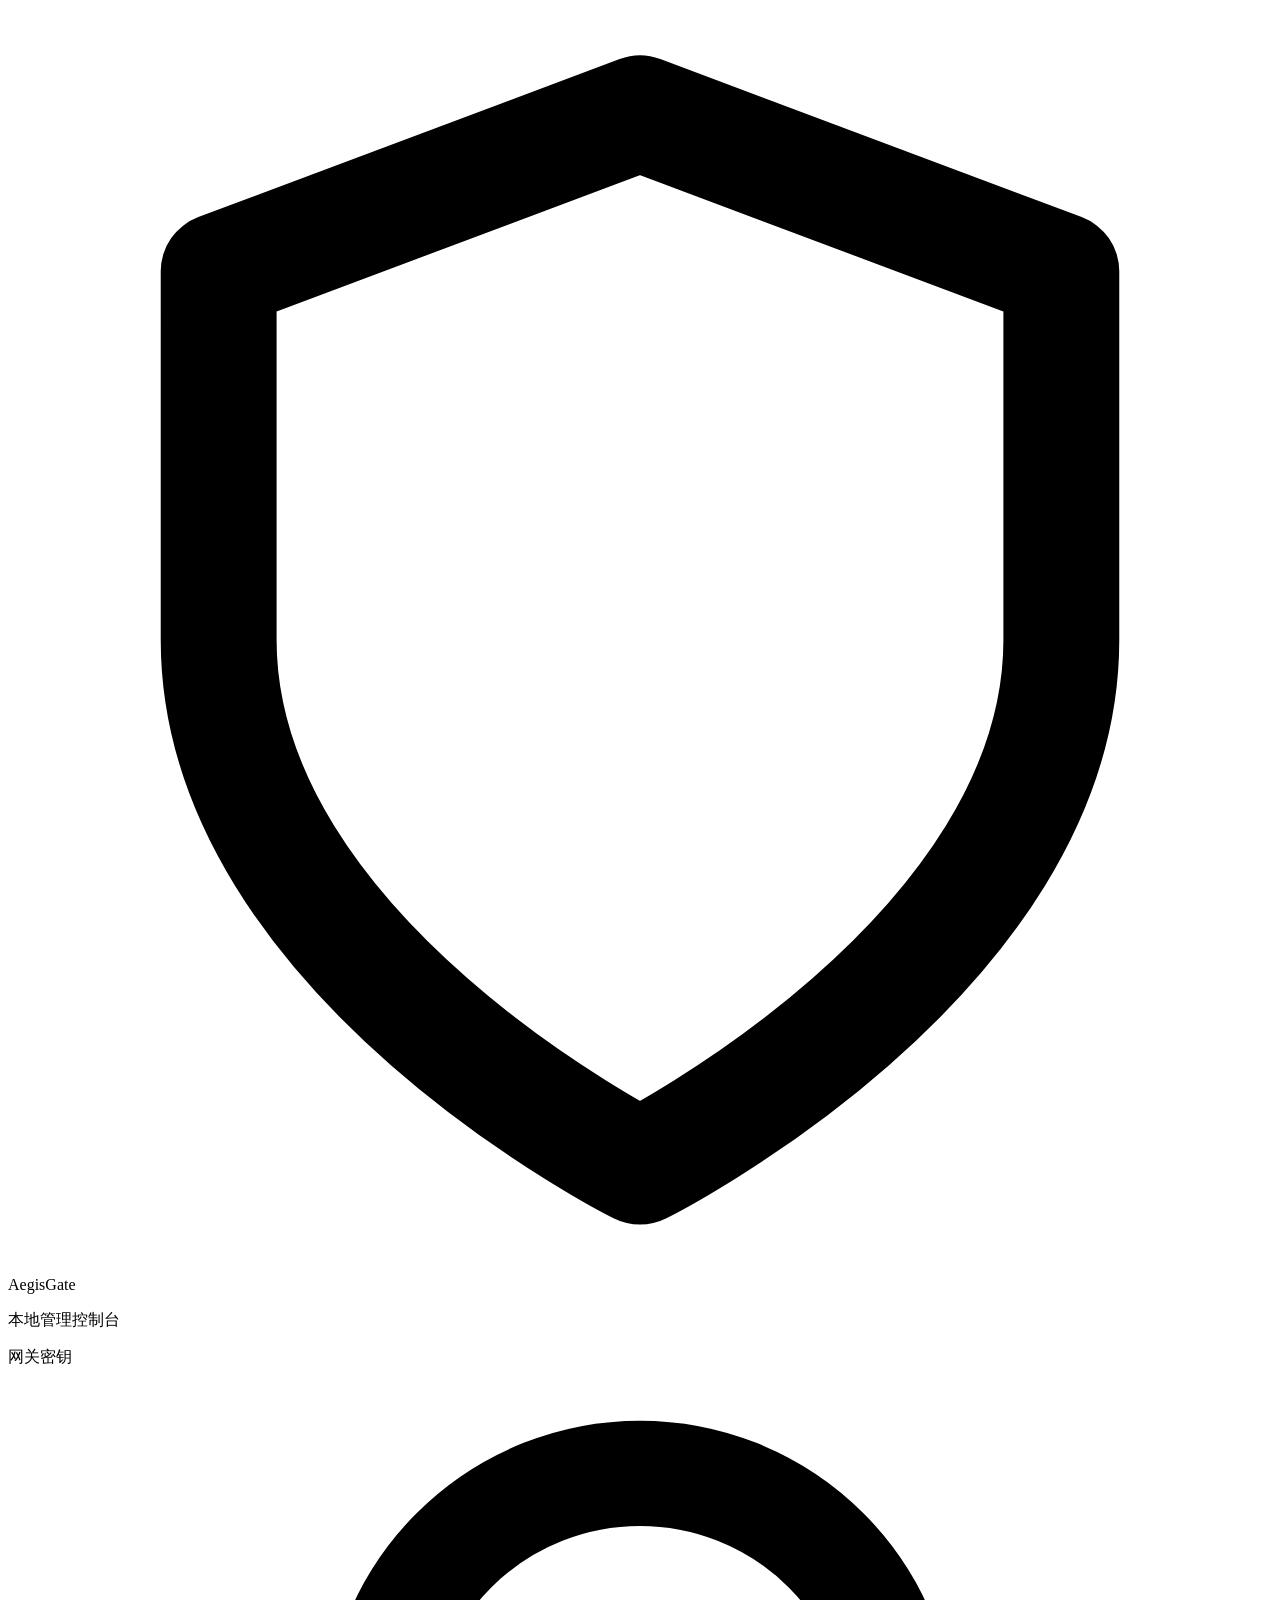
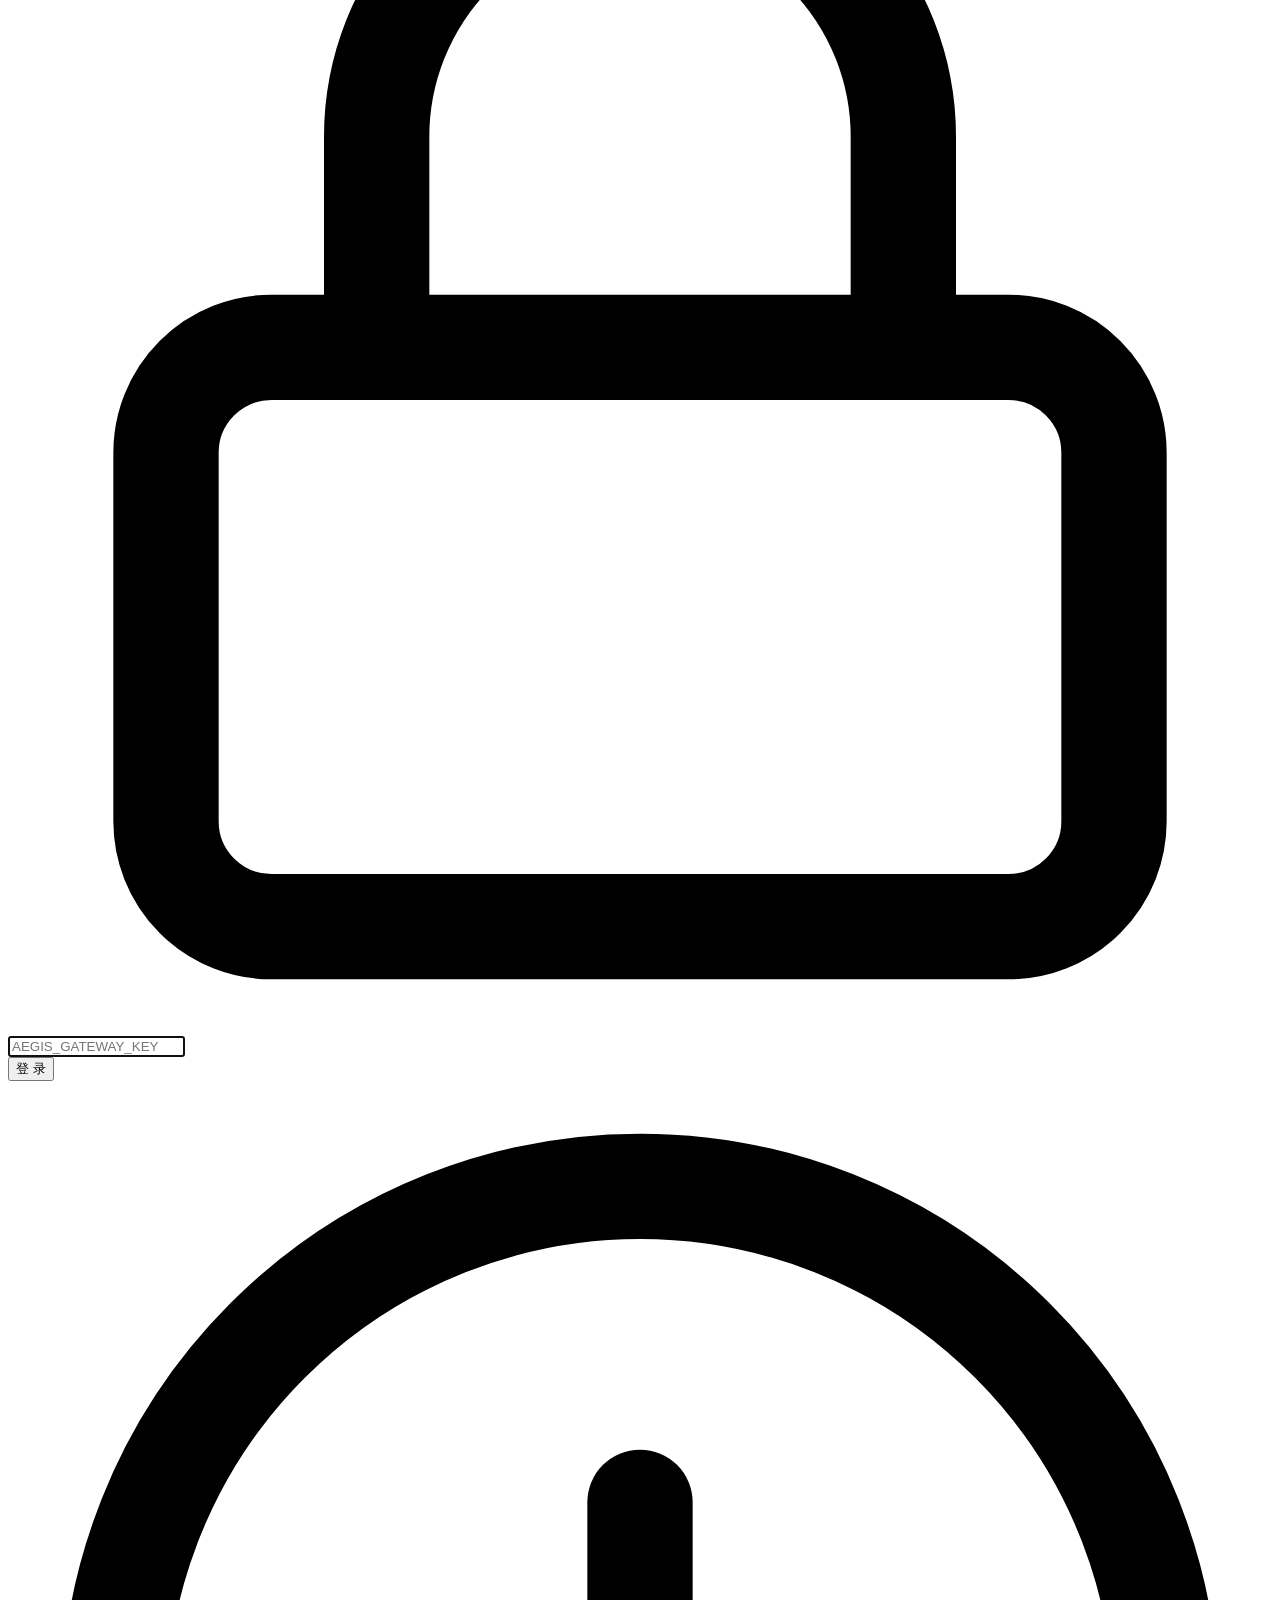
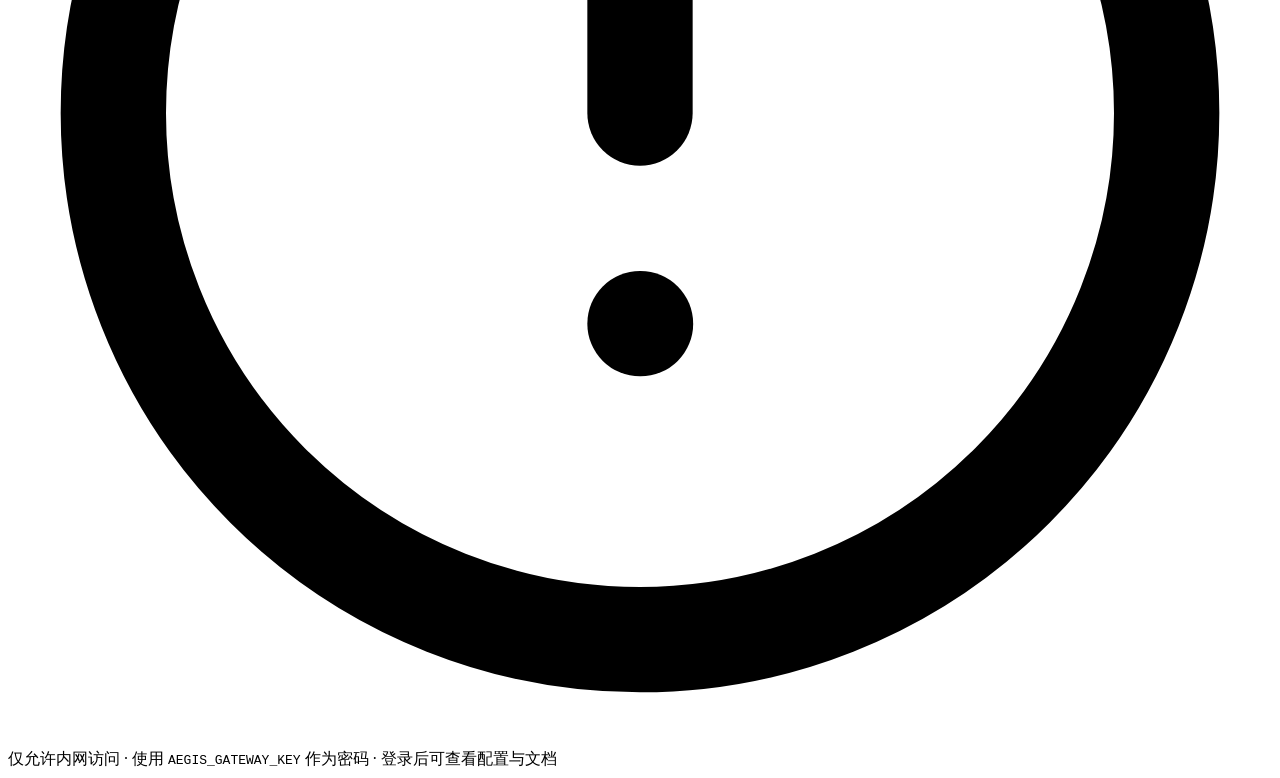
==== www/login.html @ de44572c "feat(local-ui): add local launcher and web admin UI Add a local launcher and browser-based admin UI " ====
<!doctype html>
<html lang="zh-CN">
  <head>
    <meta charset="utf-8">
    <meta name="viewport" content="width=device-width, initial-scale=1">
    <title>AegisGate — 管理登录</title>
    <link rel="stylesheet" href="/__ui__/assets/app.css">
  </head>
  <body class="login-page">
    <main class="login-shell">
      <section class="login-card">
        <div class="login-logo">
          <!-- shield icon -->
          <svg viewBox="0 0 24 24" fill="none" stroke="currentColor" stroke-width="2.2" stroke-linecap="round" stroke-linejoin="round">
            <path d="M12 22s8-4 8-10V5l-8-3-8 3v7c0 6 8 10 8 10z"/>
          </svg>
        </div>
        <div class="login-brand">AegisGate</div>
        <p class="login-subtitle">本地管理控制台</p>

        <div class="login-divider"></div>

        <form id="login-form" class="login-form">
          <div>
            <label class="field-label" for="password-input">网关密钥</label>
            <div class="input-wrap">
              <svg class="input-icon" viewBox="0 0 24 24" fill="none" stroke="currentColor" stroke-width="2" stroke-linecap="round" stroke-linejoin="round">
                <rect x="3" y="11" width="18" height="11" rx="2" ry="2"/>
                <path d="M7 11V7a5 5 0 0 1 10 0v4"/>
              </svg>
              <input
                id="password-input"
                type="password"
                class="field-input"
                autocomplete="current-password"
                placeholder="AEGIS_GATEWAY_KEY"
                autofocus
              >
            </div>
          </div>
          <button type="submit" class="btn-login">登 录</button>
          <div id="login-error" class="login-error"></div>
        </form>

        <div class="login-notice">
          <svg viewBox="0 0 24 24" fill="none" stroke="currentColor" stroke-width="2" stroke-linecap="round" stroke-linejoin="round">
            <circle cx="12" cy="12" r="10"/>
            <line x1="12" y1="8" x2="12" y2="12"/>
            <line x1="12" y1="16" x2="12.01" y2="16"/>
          </svg>
          仅允许内网访问 · 使用 <code>AEGIS_GATEWAY_KEY</code> 作为密码 · 登录后可查看配置与文档
        </div>
      </section>
    </main>
    <script src="/__ui__/assets/login.js"></script>
  </body>
</html>
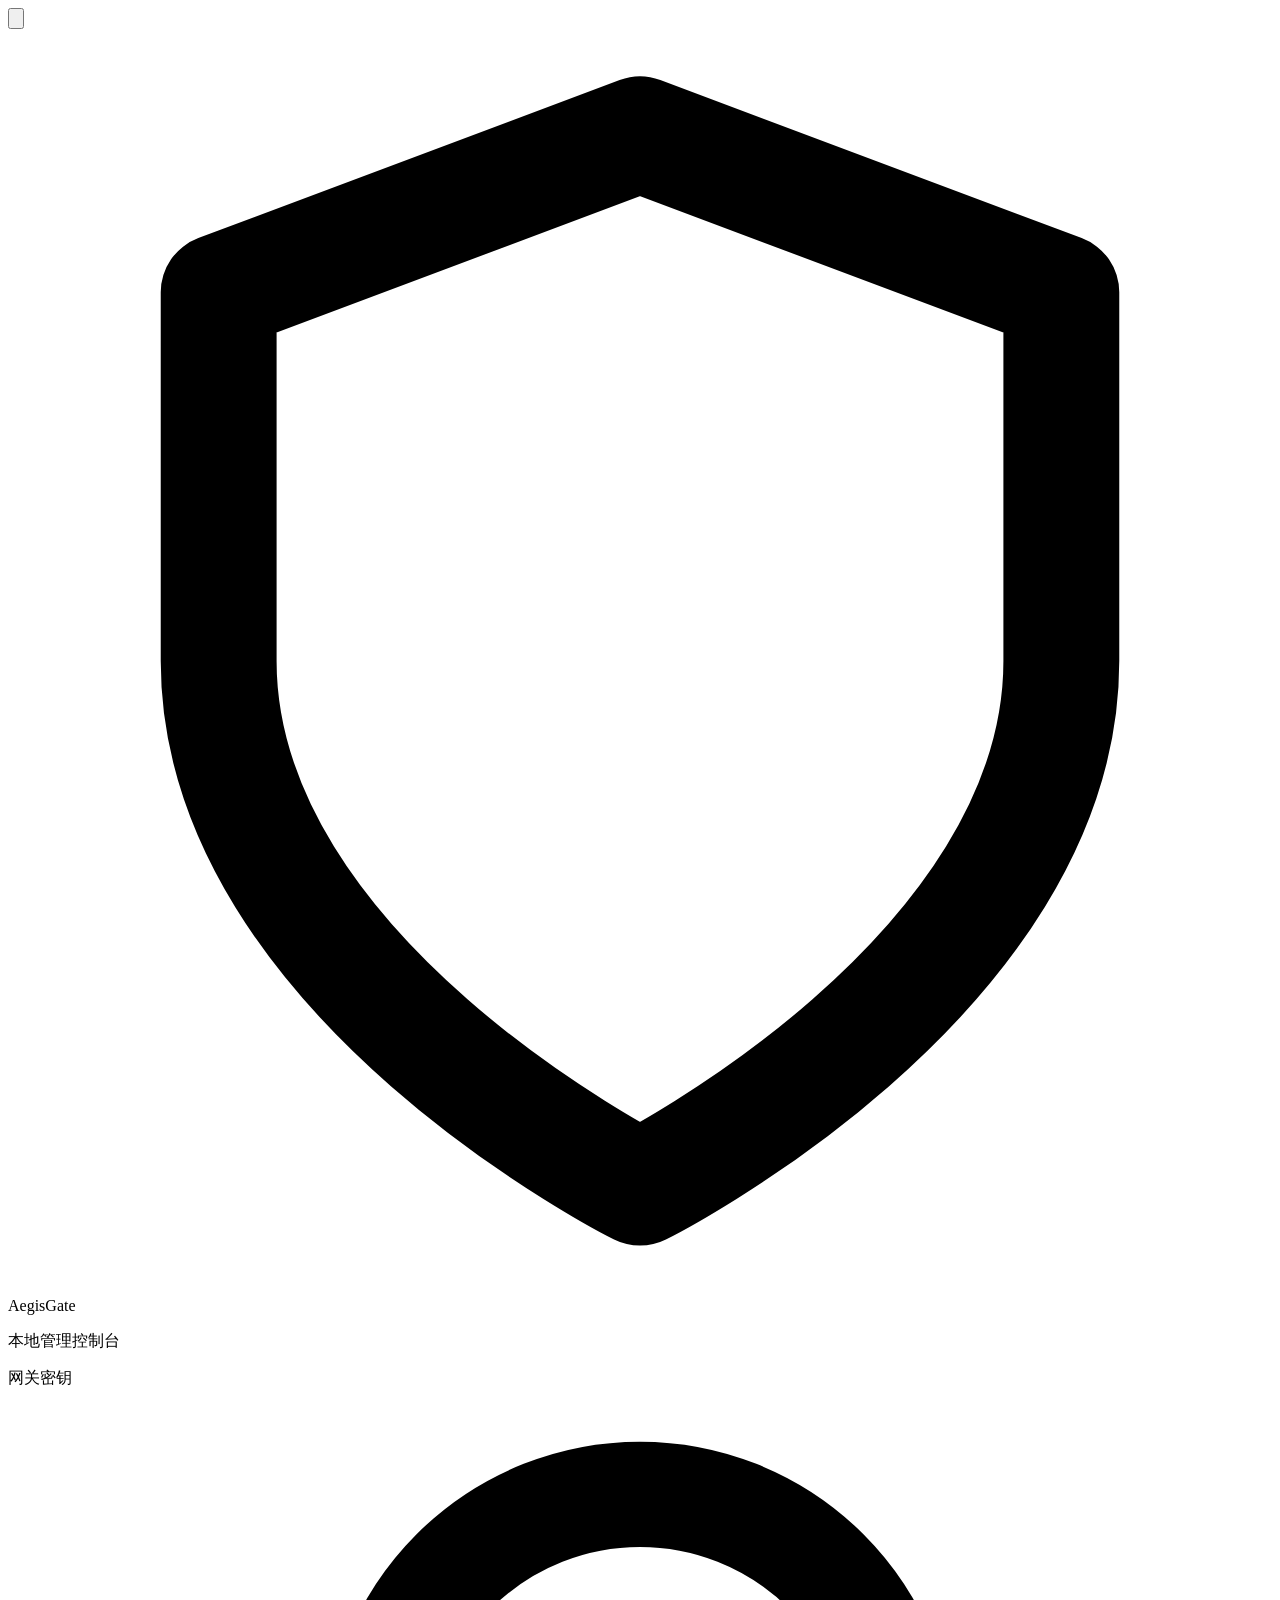
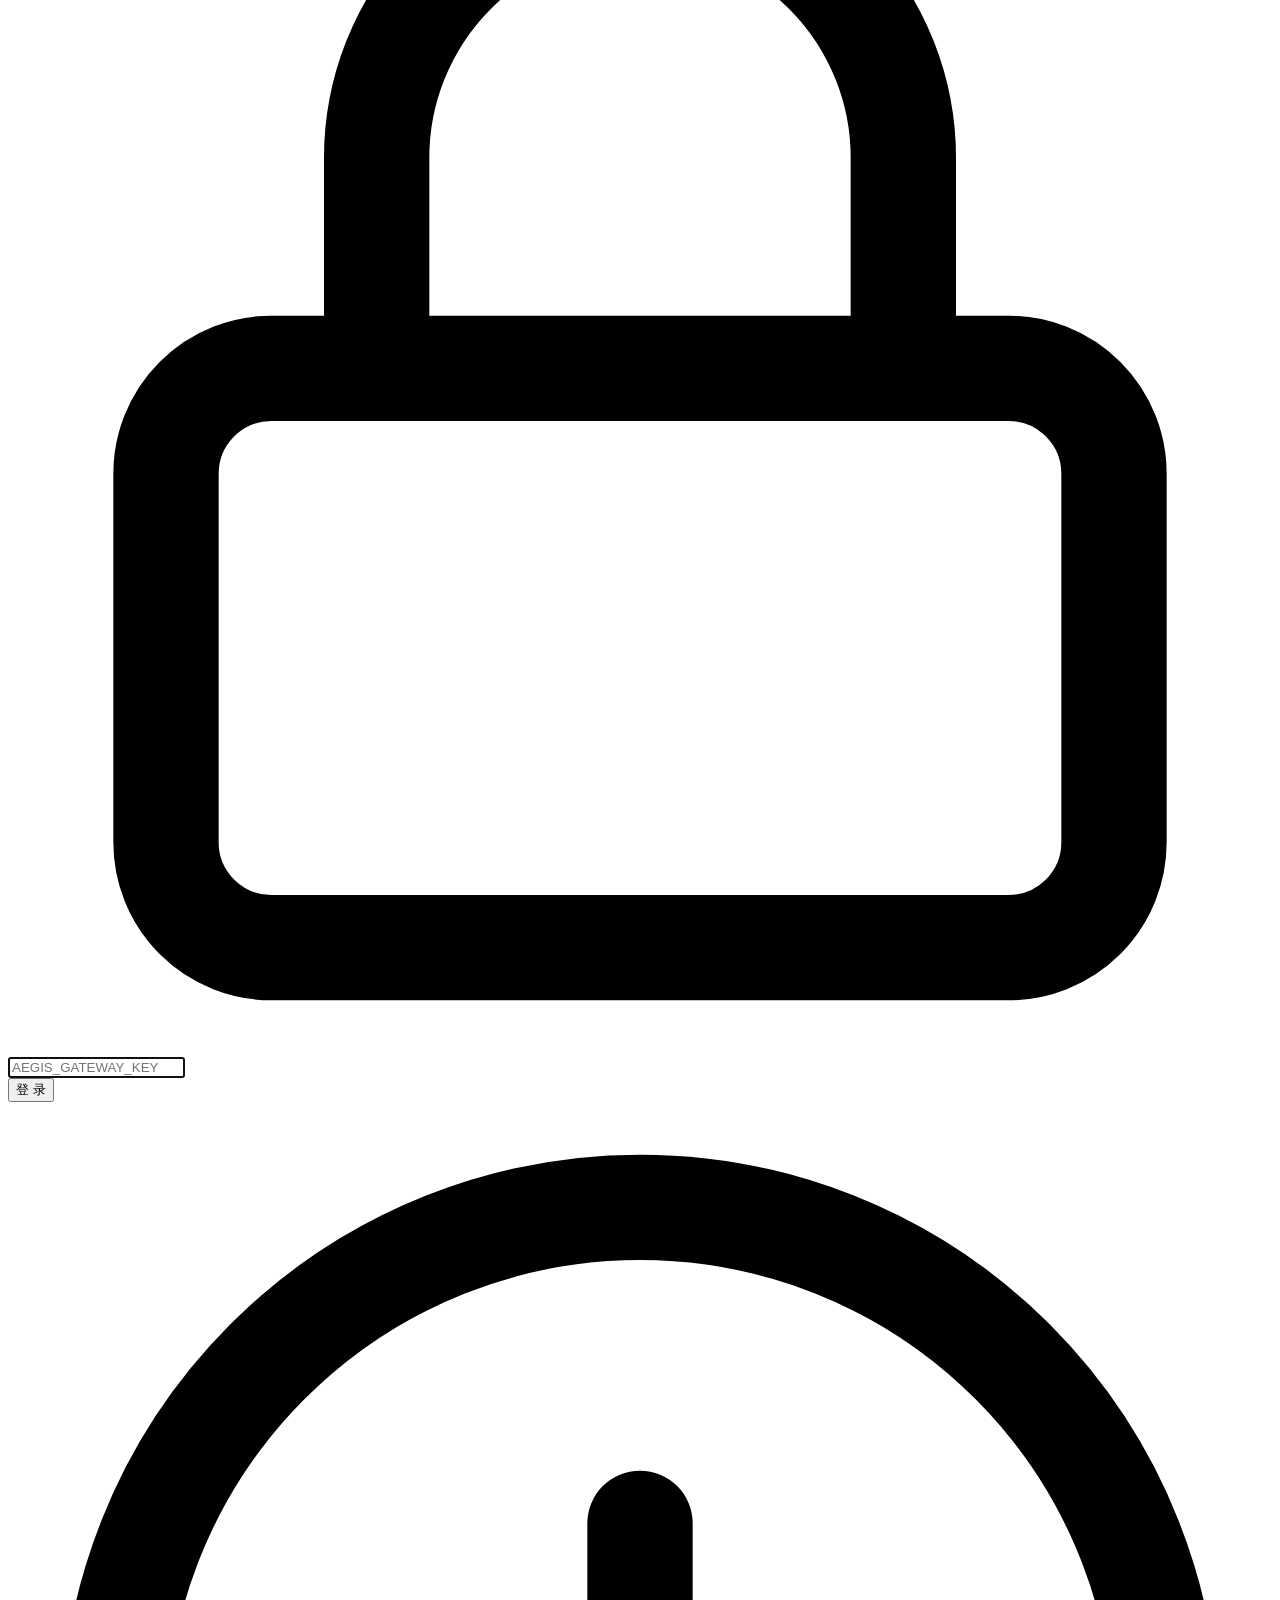
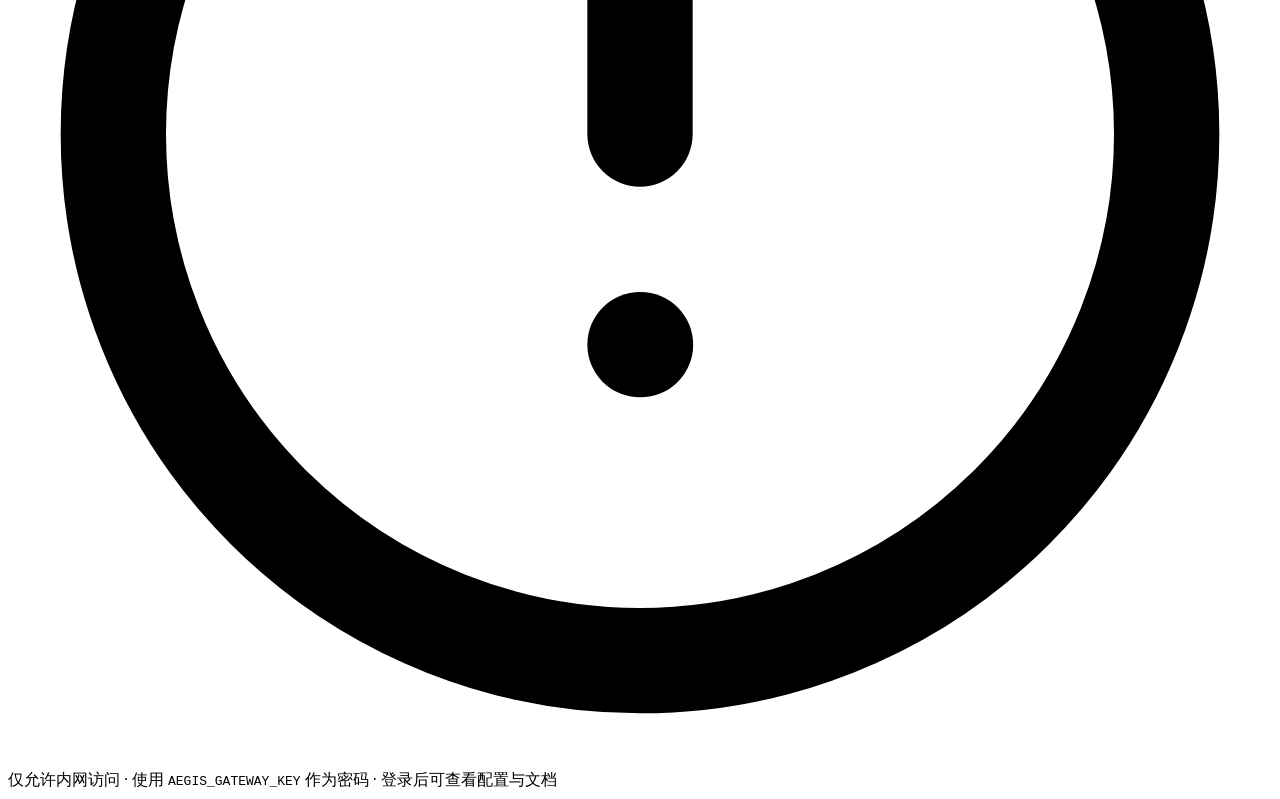
==== commit 72d5a1f4: "feat(ui): 深色/浅色主题切换 - 登录页右上角添加 sun/moon 主题切换按钮 - CSS 新增 [data-theme="dark"] 变量覆盖（完整深色配色） - localStor" ====
--- a/www/login.html
+++ b/www/login.html
@@ -5,8 +5,24 @@
     <meta name="viewport" content="width=device-width, initial-scale=1">
     <title>AegisGate — 管理登录</title>
     <link rel="stylesheet" href="/__ui__/assets/app.css">
+    <script>
+      (function() {
+        var savedTheme = localStorage.getItem('aegisgate_theme');
+        var prefersDark = window.matchMedia && window.matchMedia('(prefers-color-scheme: dark)').matches;
+        var isDark = savedTheme === 'dark' || (!savedTheme && prefersDark);
+        document.documentElement.setAttribute('data-theme', isDark ? 'dark' : 'light');
+      })();
+    </script>
   </head>
   <body class="login-page">
+    <button id="theme-toggle" class="btn-hdr btn-theme-float" type="button" title="切换主题">
+      <svg class="icon-sun" viewBox="0 0 24 24" fill="none" stroke="currentColor" stroke-width="2" stroke-linecap="round" stroke-linejoin="round" style="display:none;">
+        <circle cx="12" cy="12" r="5"/><line x1="12" y1="1" x2="12" y2="3"/><line x1="12" y1="21" x2="12" y2="23"/><line x1="4.22" y1="4.22" x2="5.64" y2="5.64"/><line x1="18.36" y1="18.36" x2="19.78" y2="19.78"/><line x1="1" y1="12" x2="3" y2="12"/><line x1="21" y1="12" x2="23" y2="12"/><line x1="4.22" y1="19.78" x2="5.64" y2="18.36"/><line x1="18.36" y1="5.64" x2="19.78" y2="4.22"/>
+      </svg>
+      <svg class="icon-moon" viewBox="0 0 24 24" fill="none" stroke="currentColor" stroke-width="2" stroke-linecap="round" stroke-linejoin="round">
+        <path d="M21 12.79A9 9 0 1 1 11.21 3 7 7 0 0 0 21 12.79z"/>
+      </svg>
+    </button>
     <main class="login-shell">
       <section class="login-card">
         <div class="login-logo">
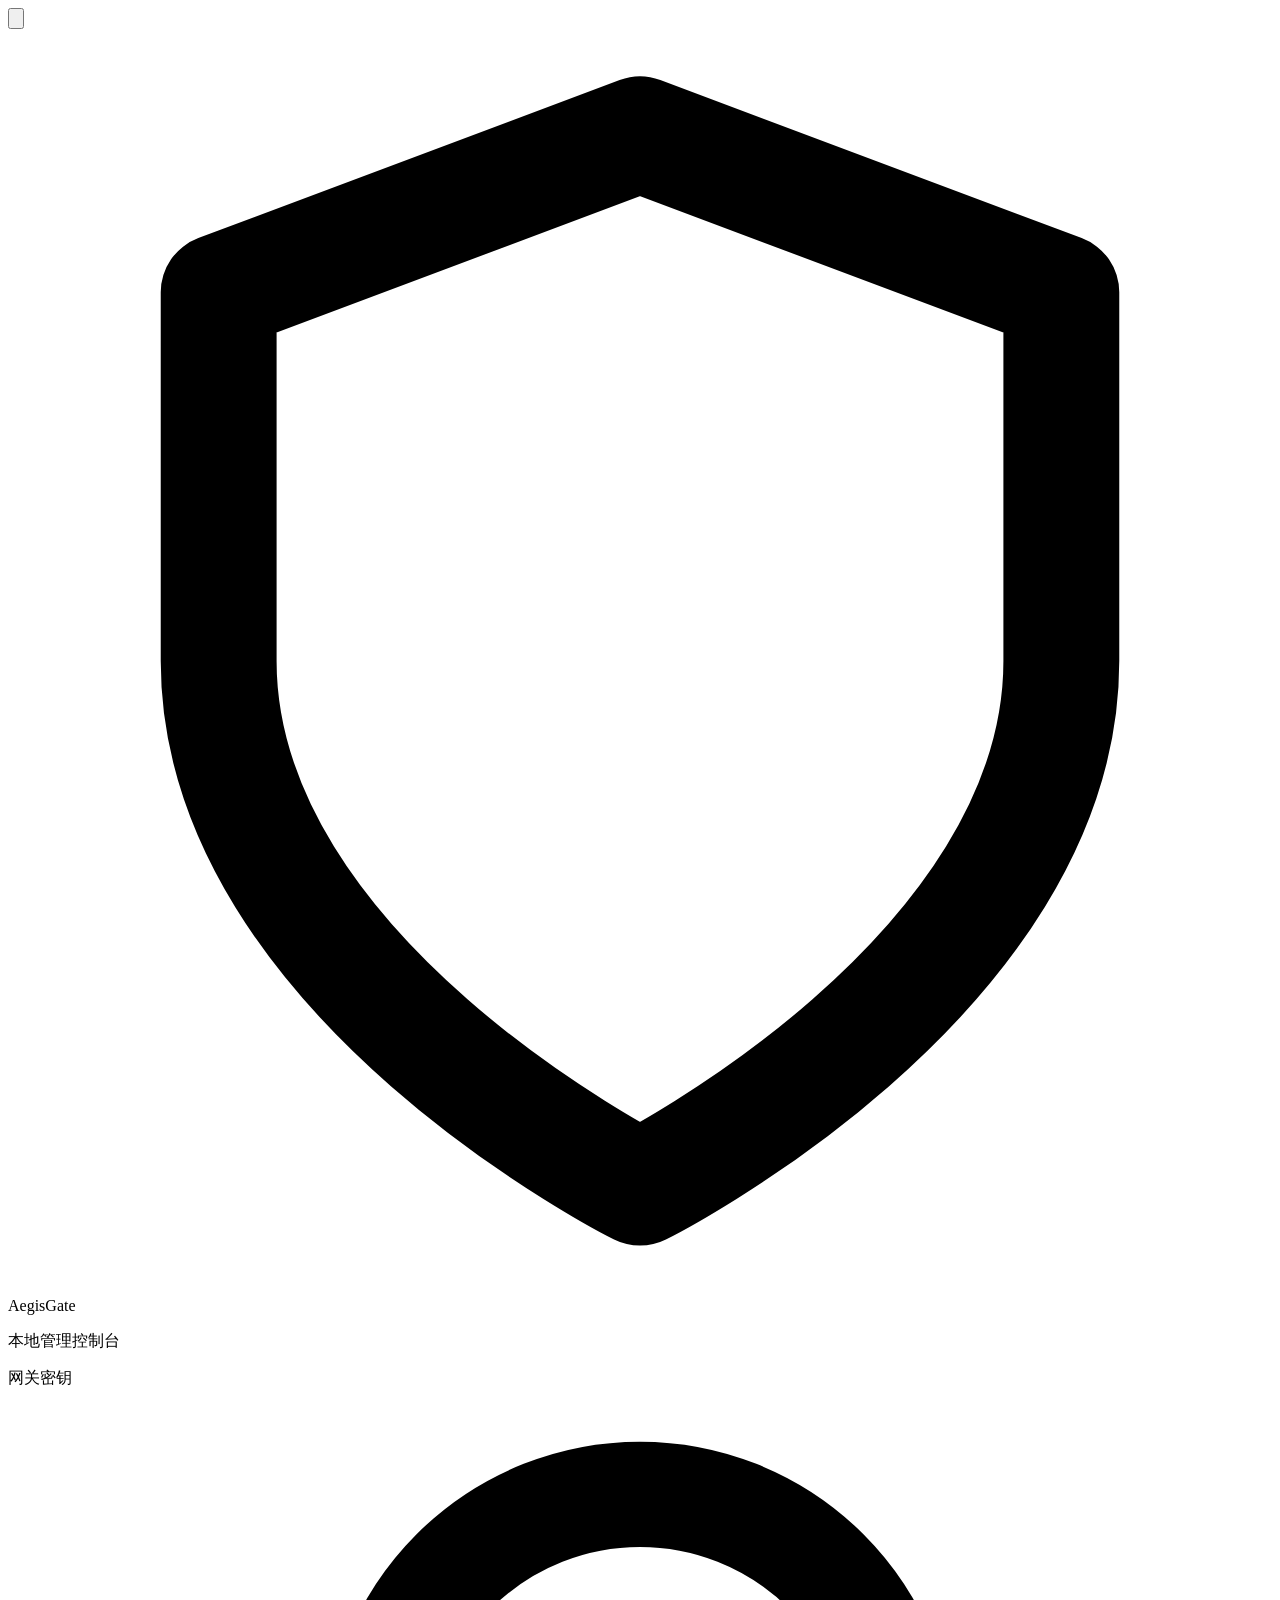
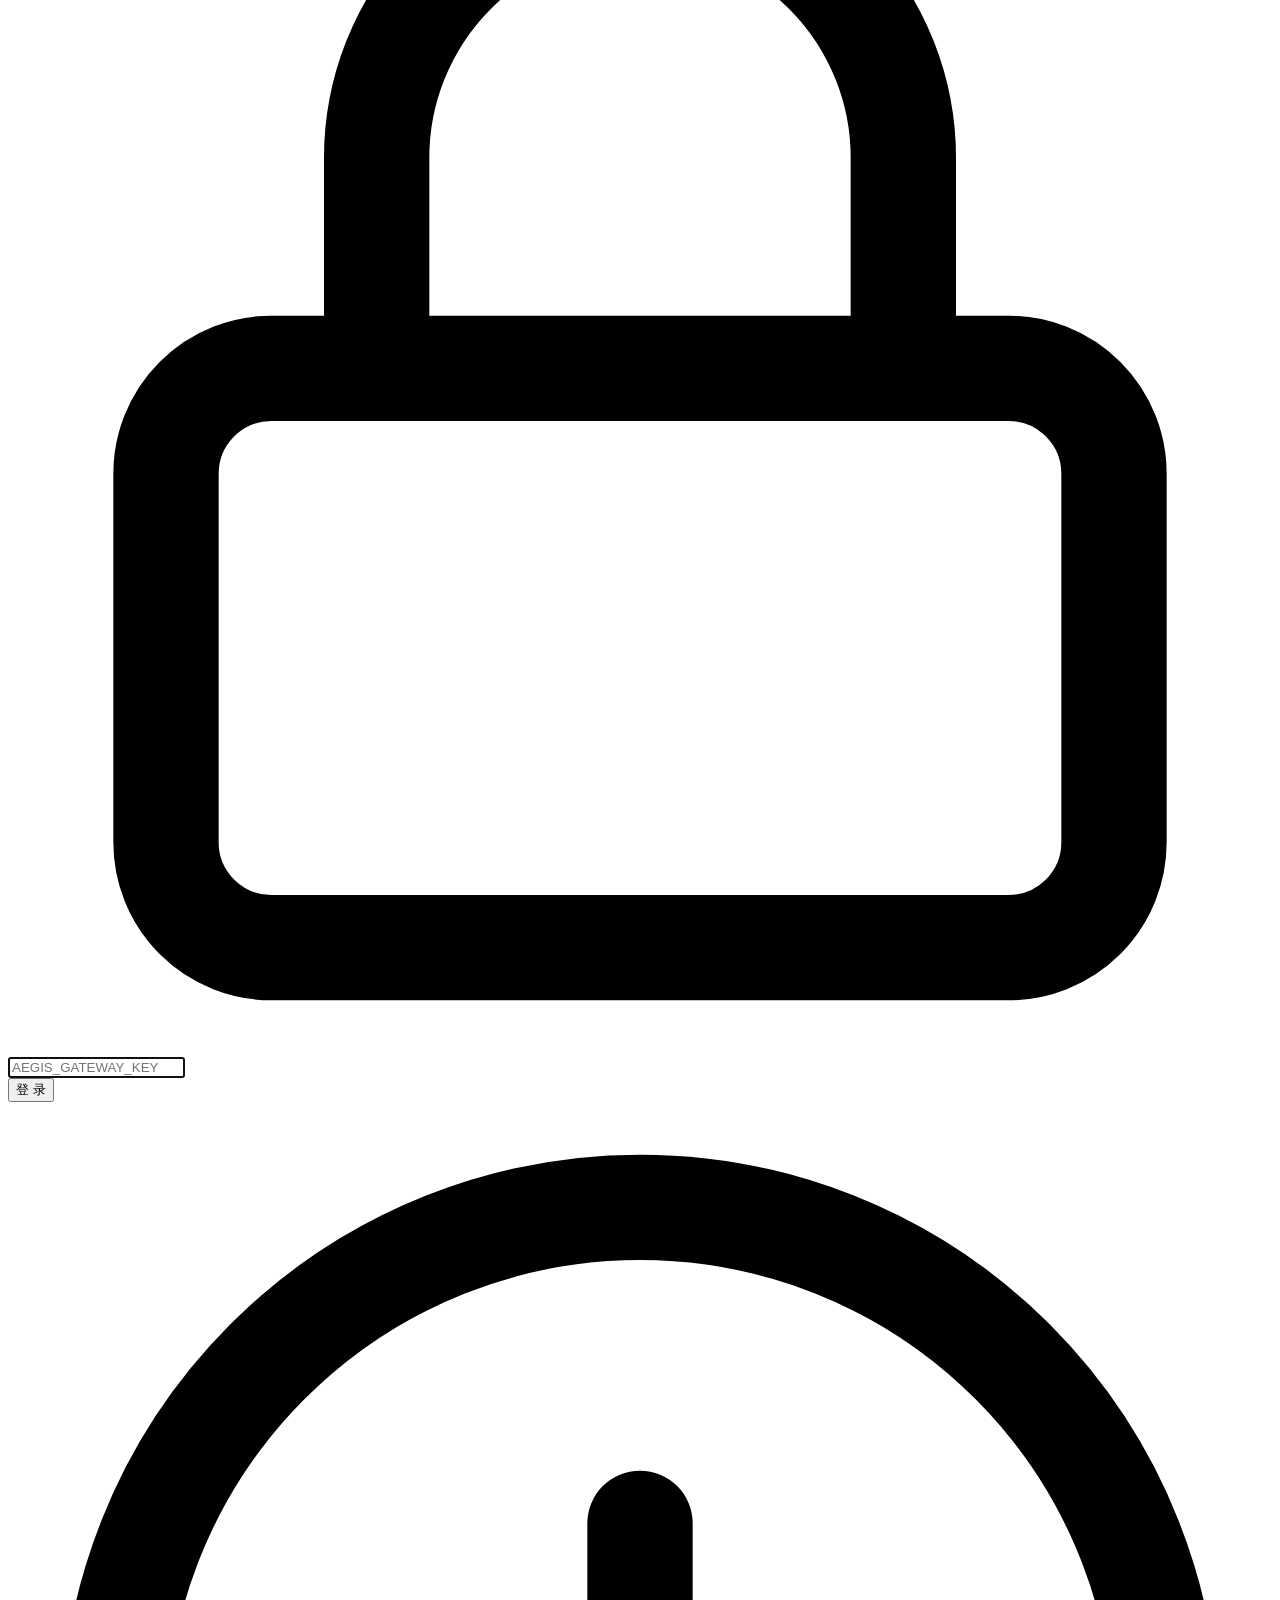
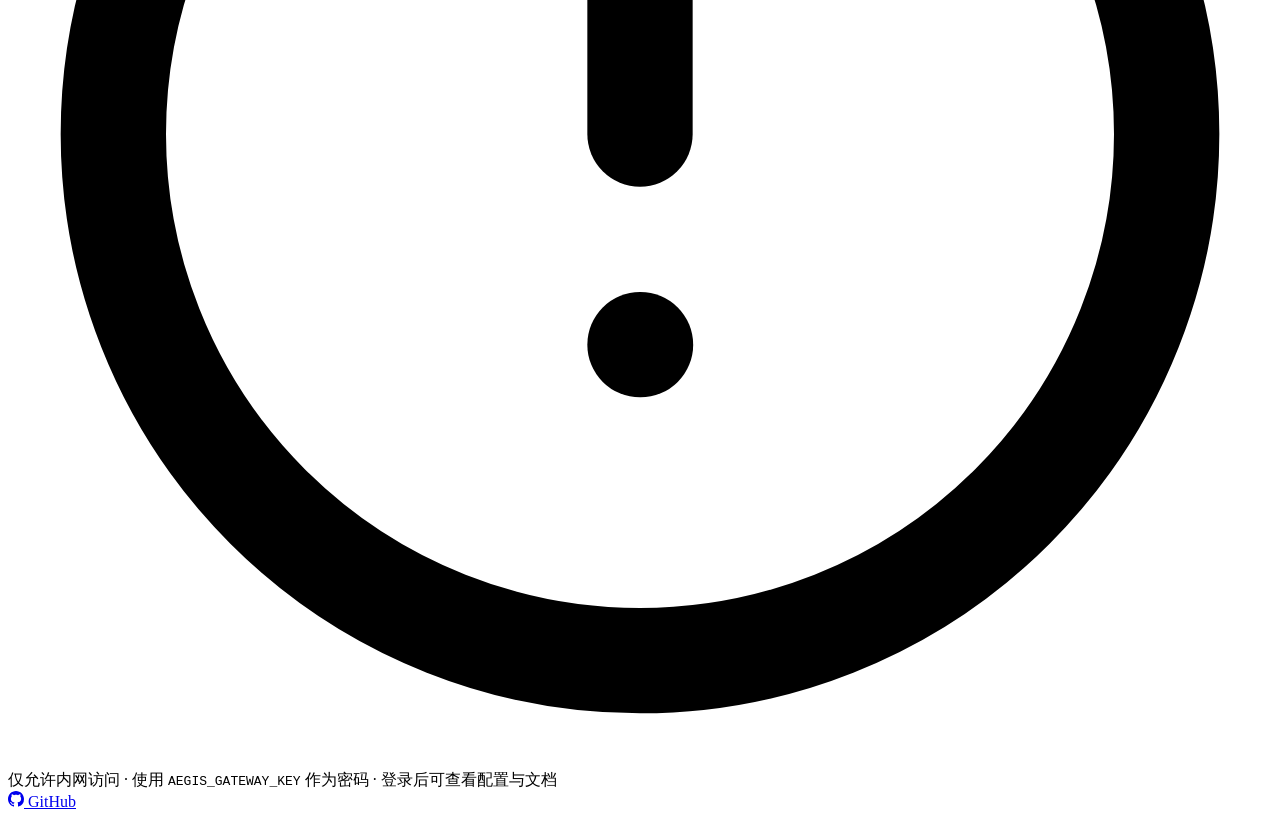
==== commit 429fb86f: "feat(ui): login 页面添加 GitHub 链接 Co-Authored-By: Claude Opus 4.6 (1M context) <noreply@anthropic.com>" ====
--- a/www/login.html
+++ b/www/login.html
@@ -66,6 +66,15 @@
           </svg>
           仅允许内网访问 · 使用 <code>AEGIS_GATEWAY_KEY</code> 作为密码 · 登录后可查看配置与文档
         </div>
+
+        <div class="login-github">
+          <a href="https://github.com/ax128/AegisGate" target="_blank" rel="noopener noreferrer">
+            <svg viewBox="0 0 16 16" fill="currentColor" width="16" height="16">
+              <path d="M8 0C3.58 0 0 3.58 0 8c0 3.54 2.29 6.53 5.47 7.59.4.07.55-.17.55-.38 0-.19-.01-.82-.01-1.49-2.01.37-2.53-.49-2.69-.94-.09-.23-.48-.94-.82-1.13-.28-.15-.68-.52-.01-.53.63-.01 1.08.58 1.23.82.72 1.21 1.87.87 2.33.66.07-.52.28-.87.51-1.07-1.78-.2-3.64-.89-3.64-3.95 0-.87.31-1.59.82-2.15-.08-.2-.36-1.02.08-2.12 0 0 .67-.21 2.2.82.64-.18 1.32-.27 2-.27.68 0 1.36.09 2 .27 1.53-1.04 2.2-.82 2.2-.82.44 1.1.16 1.92.08 2.12.51.56.82 1.27.82 2.15 0 3.07-1.87 3.75-3.65 3.95.29.25.54.73.54 1.48 0 1.07-.01 1.93-.01 2.2 0 .21.15.46.55.38A8.013 8.013 0 0016 8c0-4.42-3.58-8-8-8z"/>
+            </svg>
+            GitHub
+          </a>
+        </div>
       </section>
     </main>
     <script src="/__ui__/assets/login.js"></script>
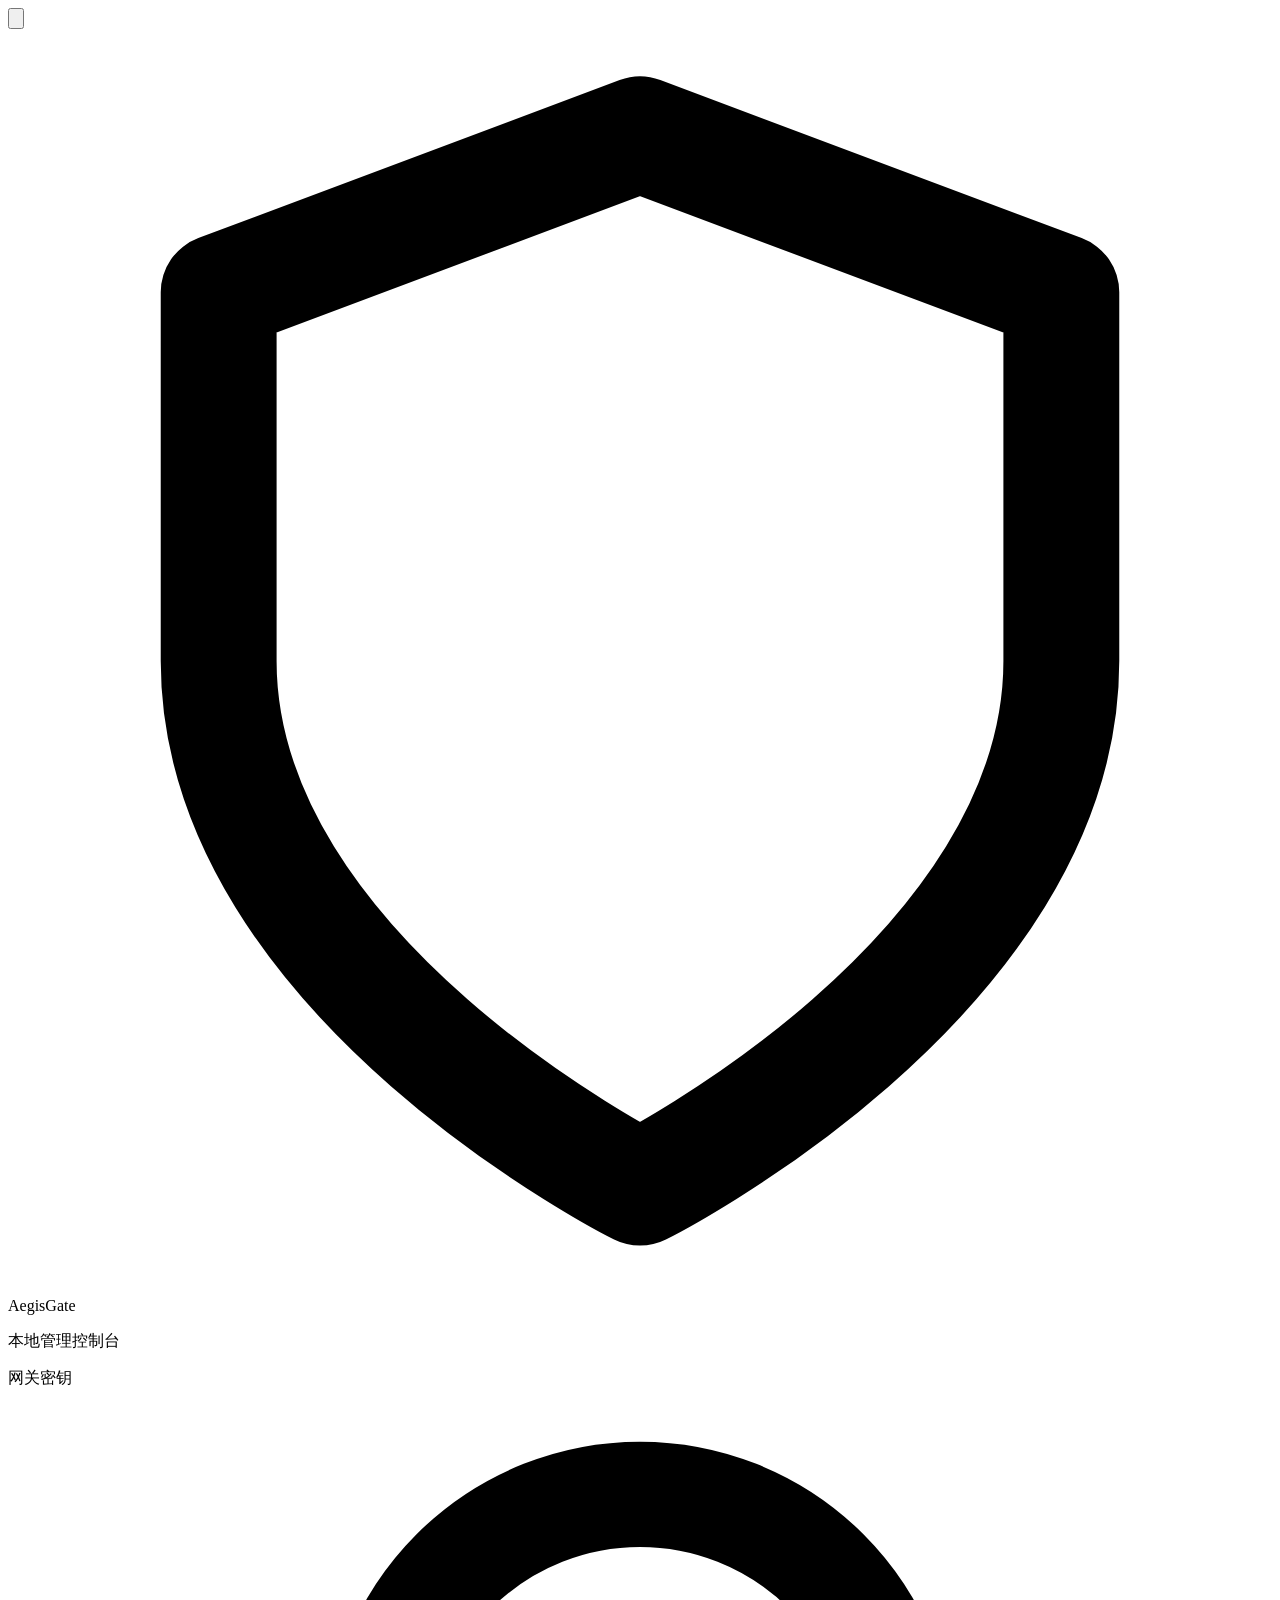
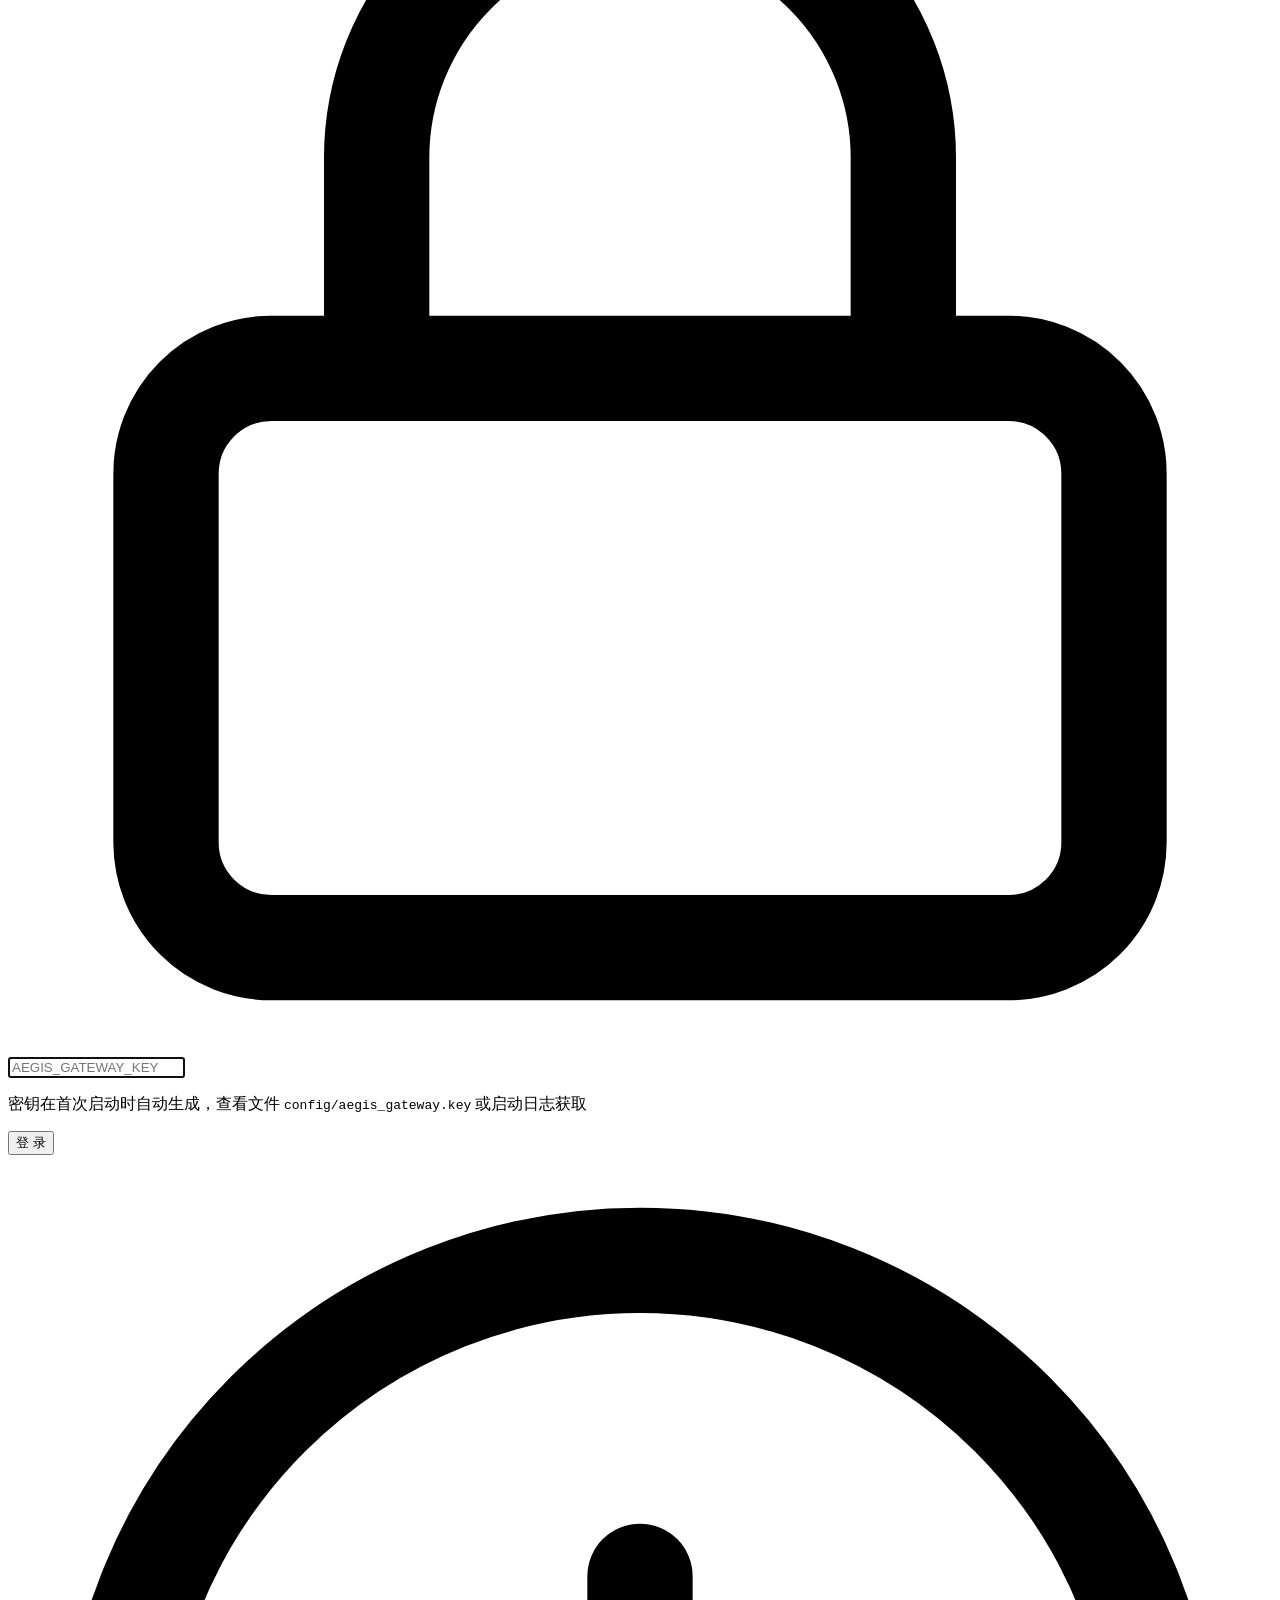
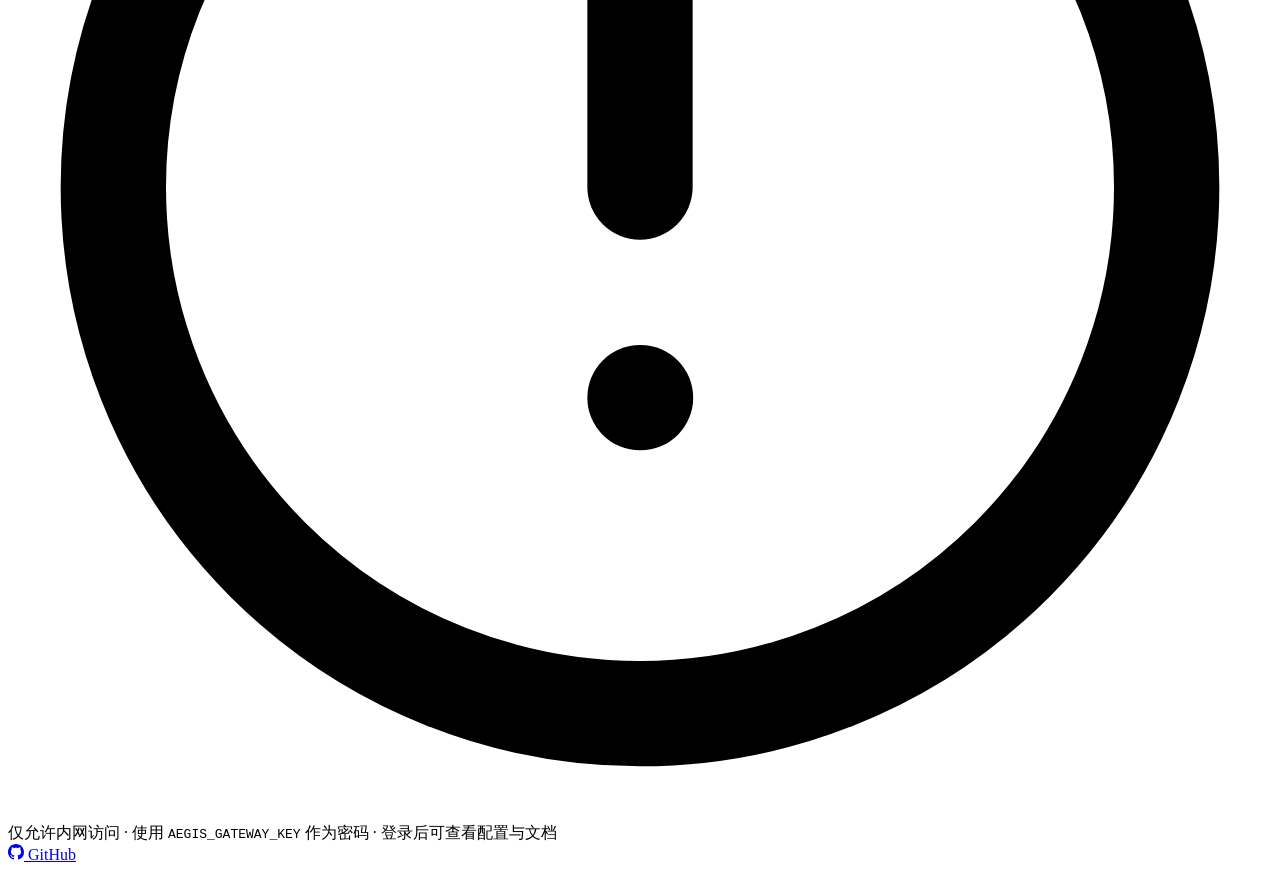
==== commit 9e58a368: "feat(ui): login 密码框下方增加密钥获取说明 Co-Authored-By: Claude Opus 4.6 (1M context) <noreply@anthropic.com>" ====
--- a/www/login.html
+++ b/www/login.html
@@ -53,6 +53,7 @@
                 autofocus
               >
             </div>
+            <p class="field-hint">密钥在首次启动时自动生成，查看文件 <code>config/aegis_gateway.key</code> 或启动日志获取</p>
           </div>
           <button type="submit" class="btn-login">登 录</button>
           <div id="login-error" class="login-error"></div>
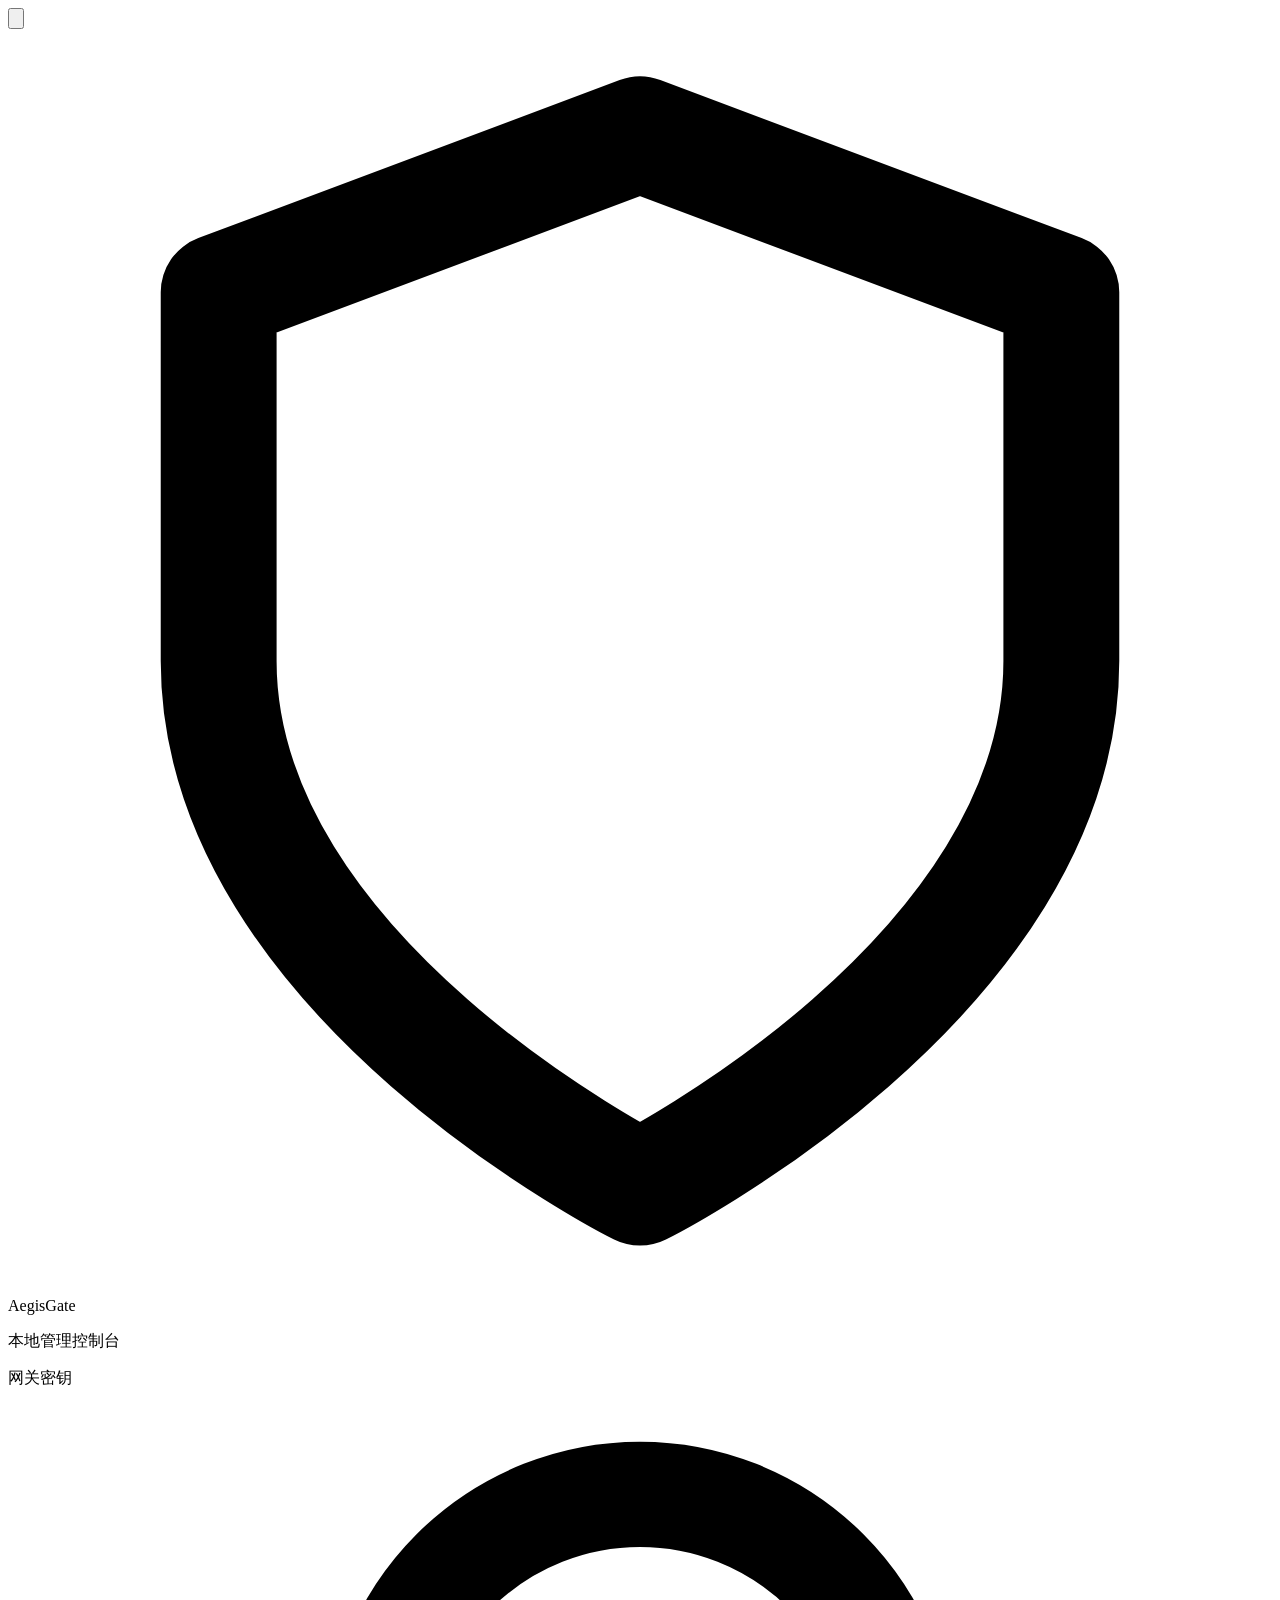
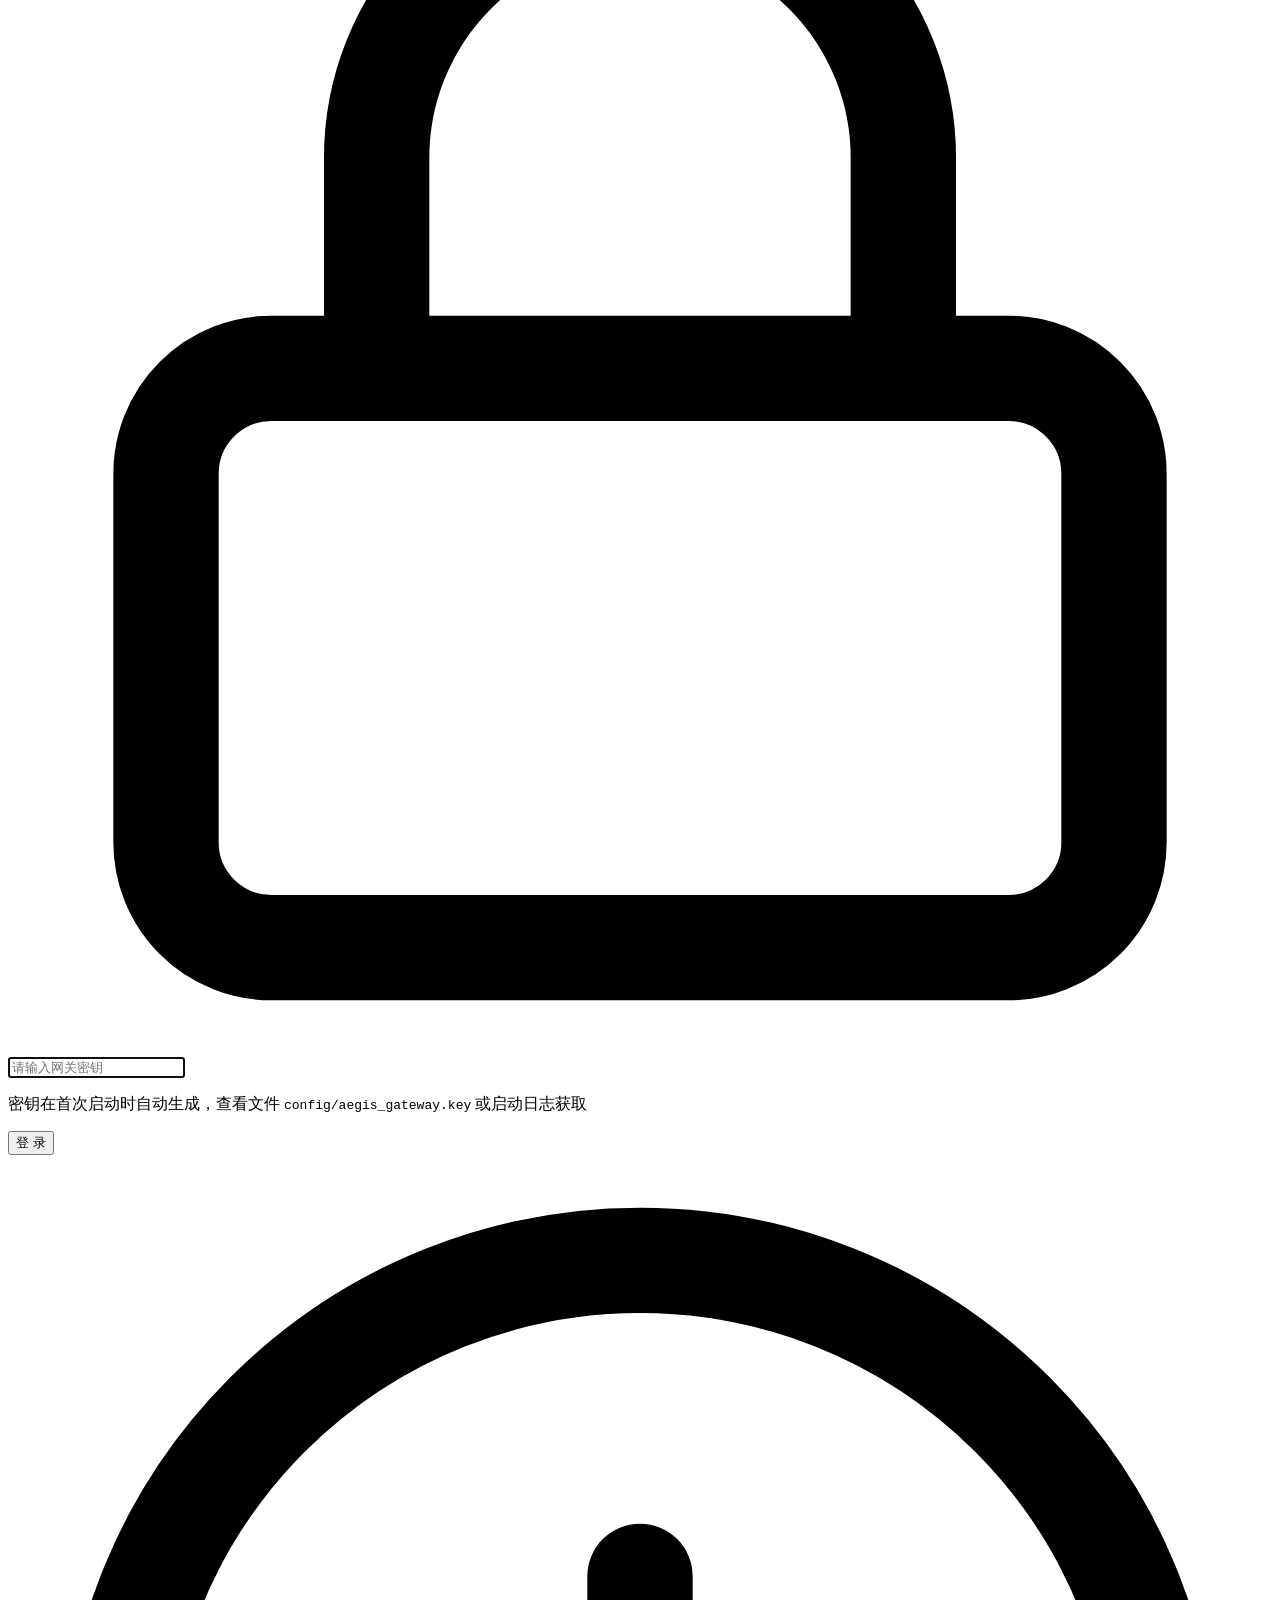
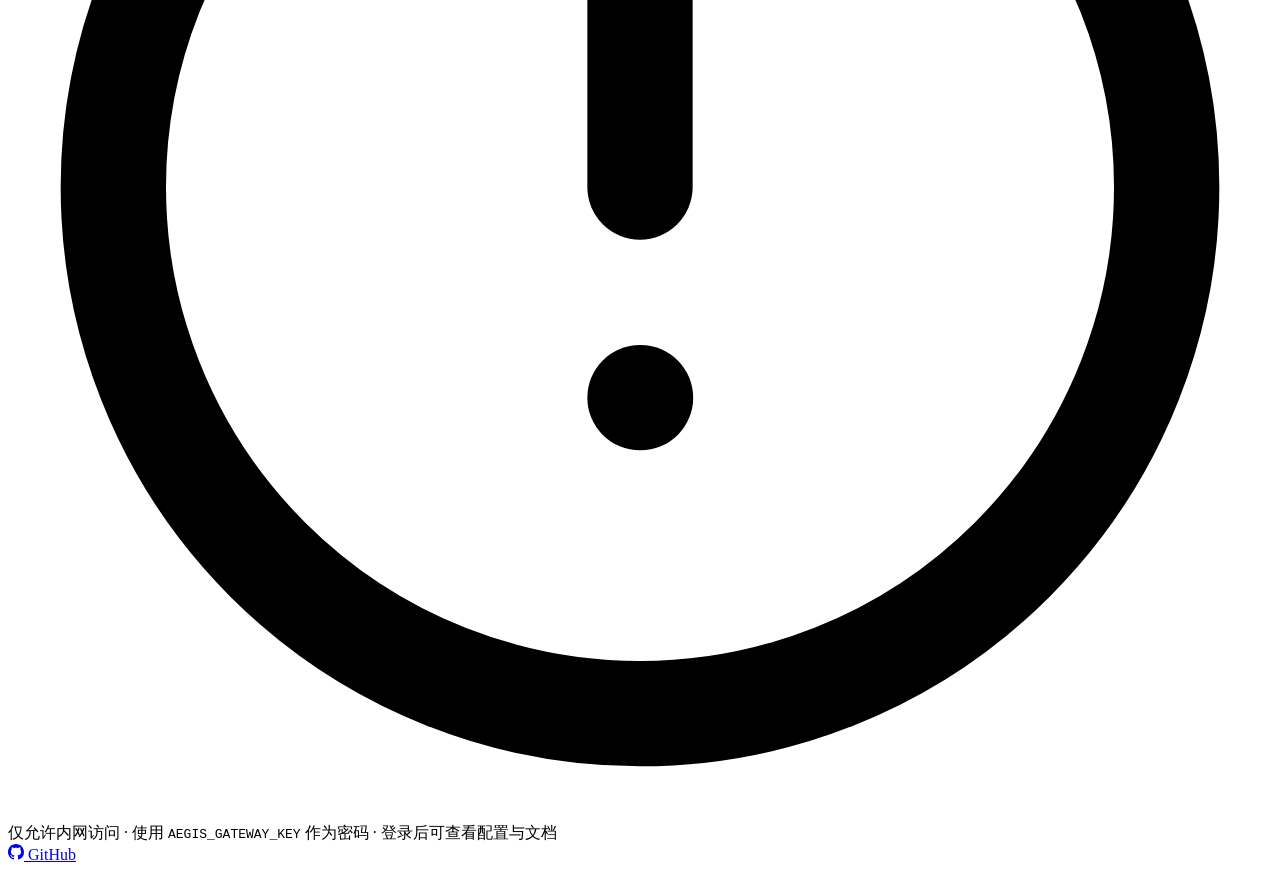
==== commit 9f9651ff: "fix(ui): 安全加固、一致性修复与视觉质量优化 安全: - 移除 Google Fonts 外部 @import，消除 CSP 冲突和第三方请求泄漏 - 移除 keys/compose API " ====
--- a/www/login.html
+++ b/www/login.html
@@ -49,7 +49,7 @@
                 type="password"
                 class="field-input"
                 autocomplete="current-password"
-                placeholder="AEGIS_GATEWAY_KEY"
+                placeholder="请输入网关密钥"
                 autofocus
               >
             </div>
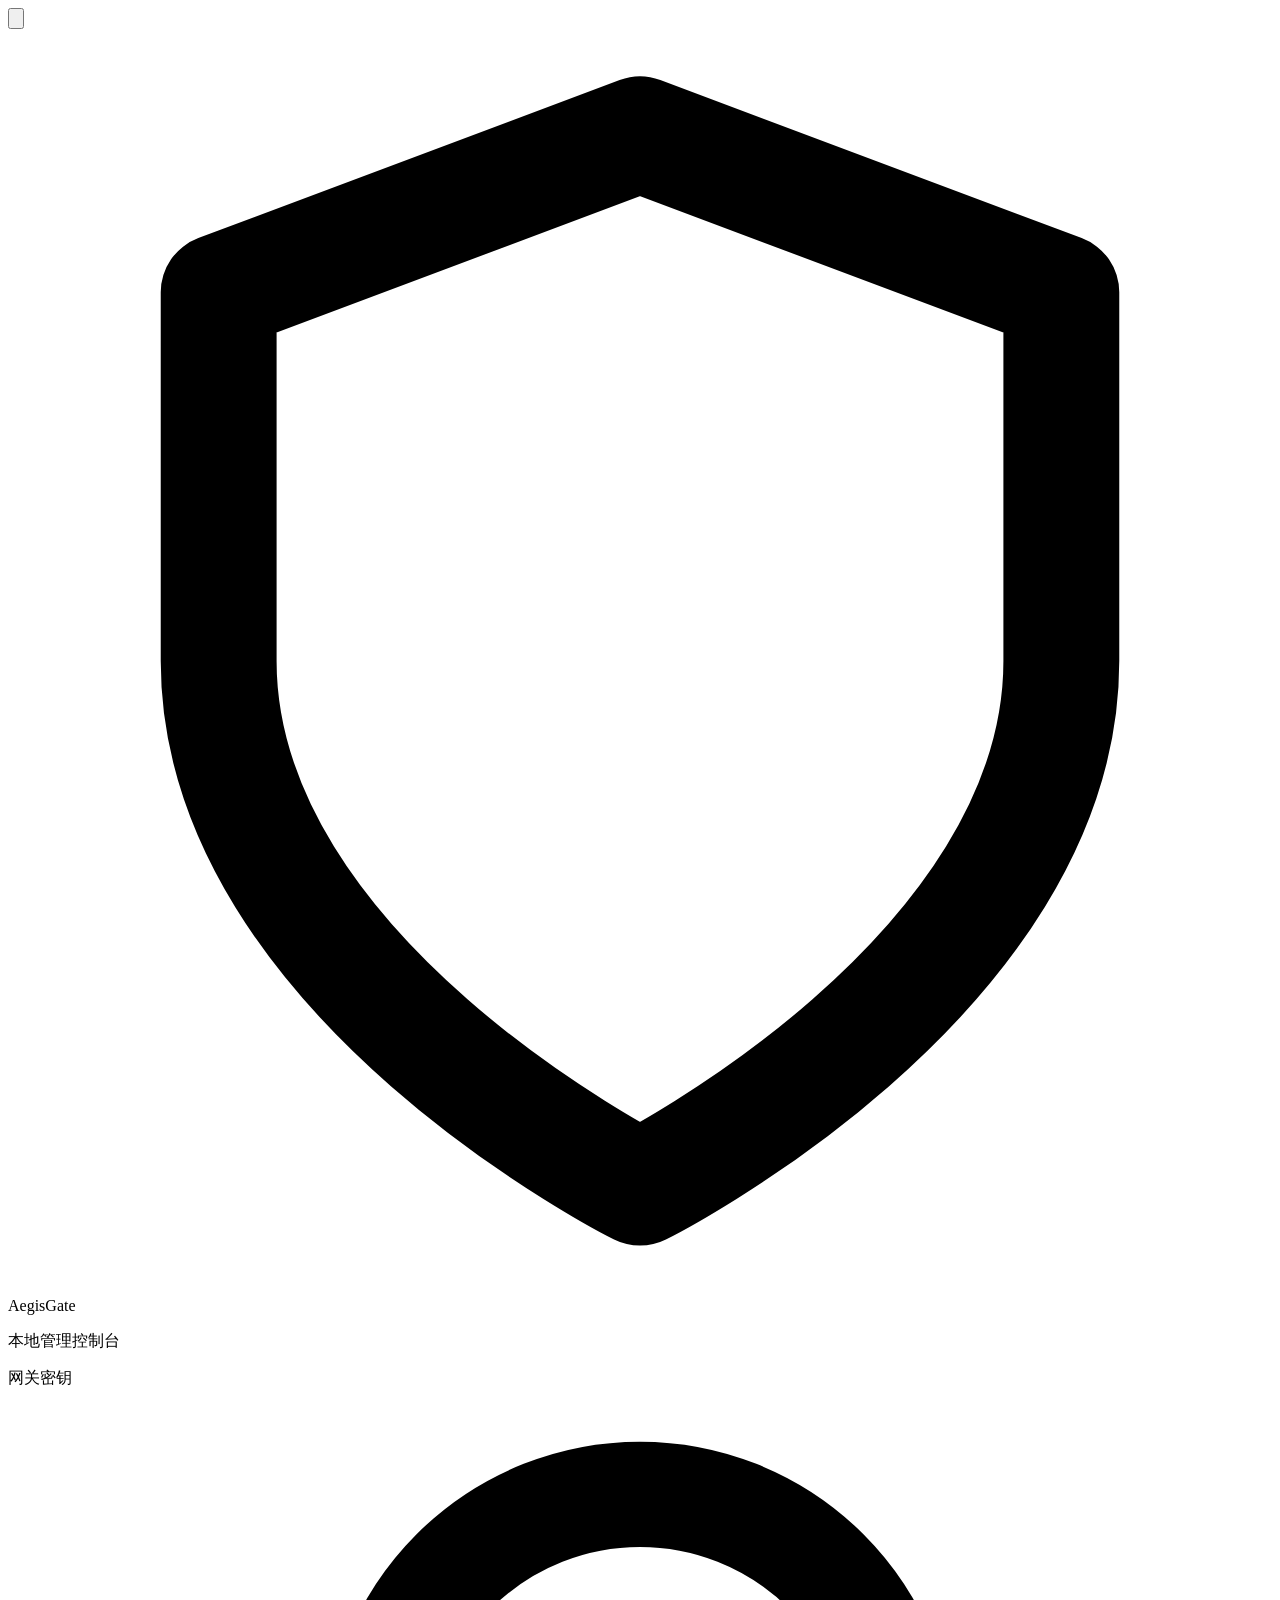
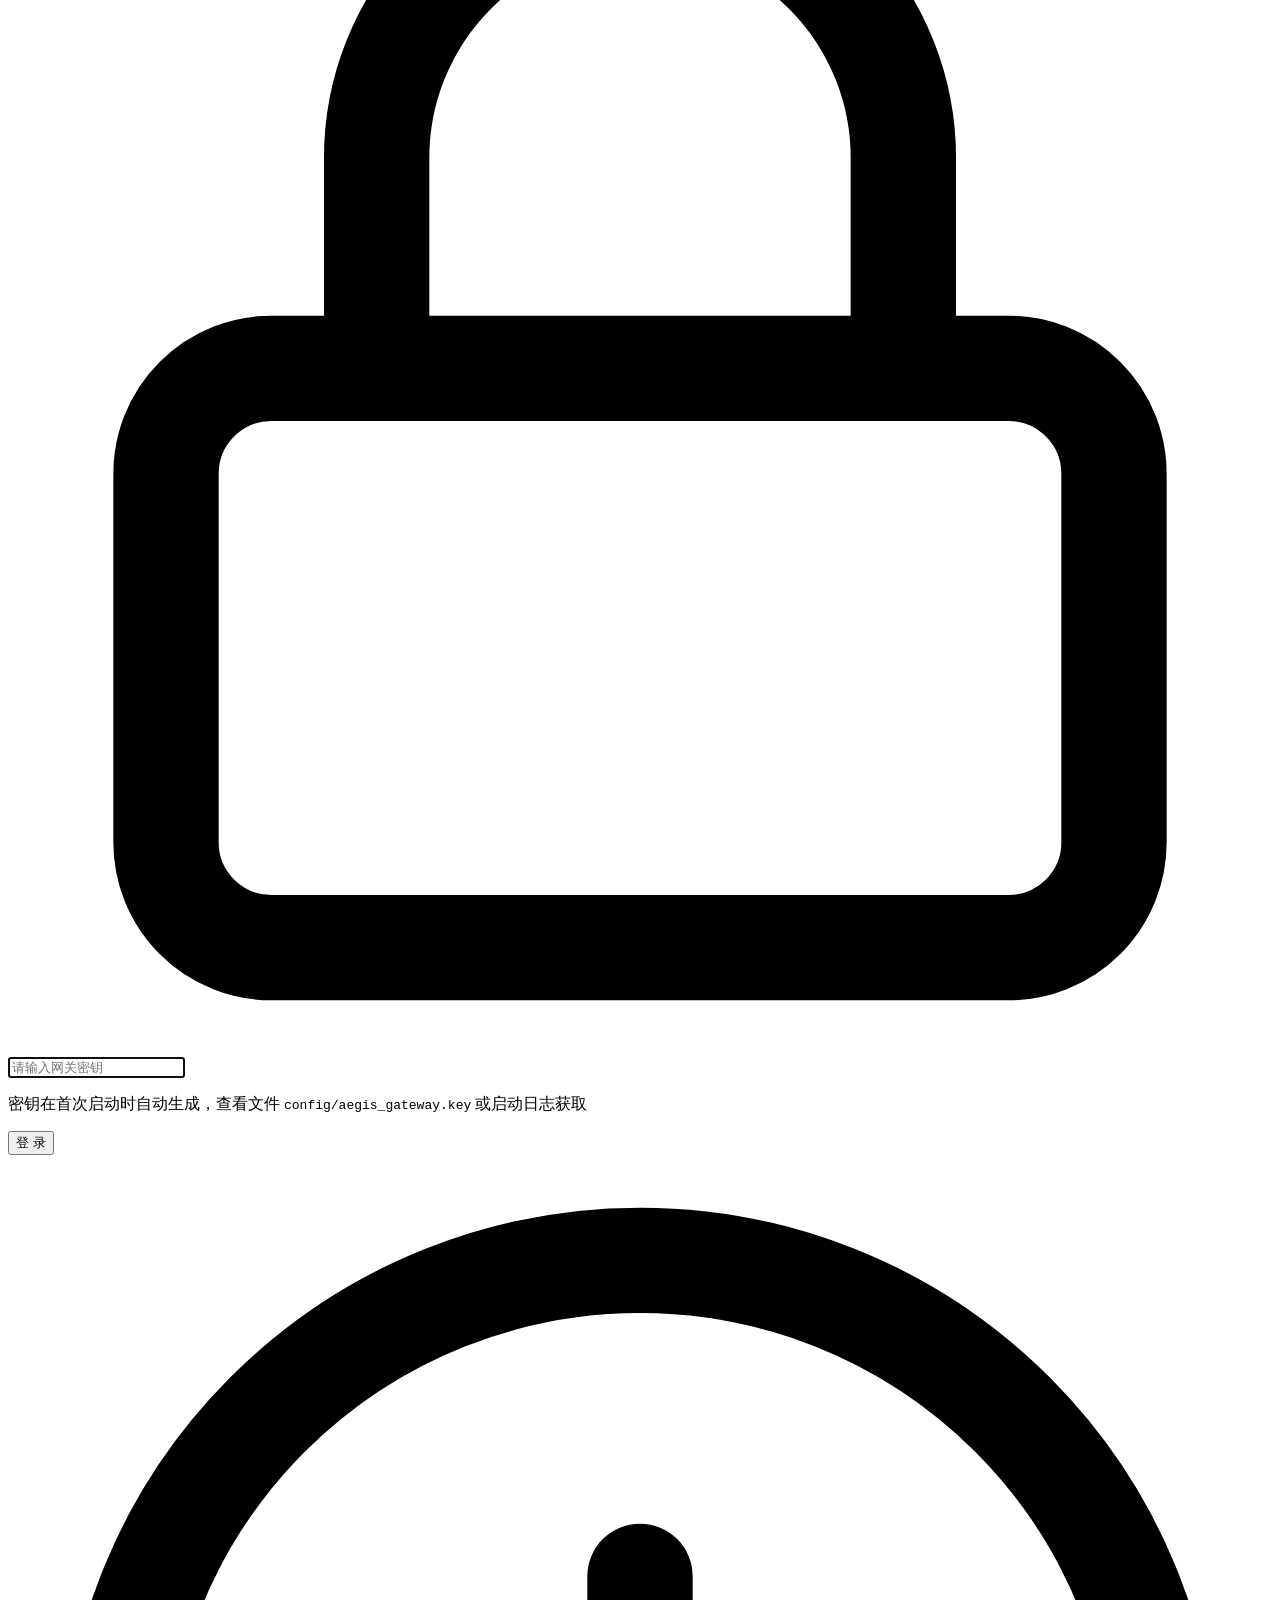
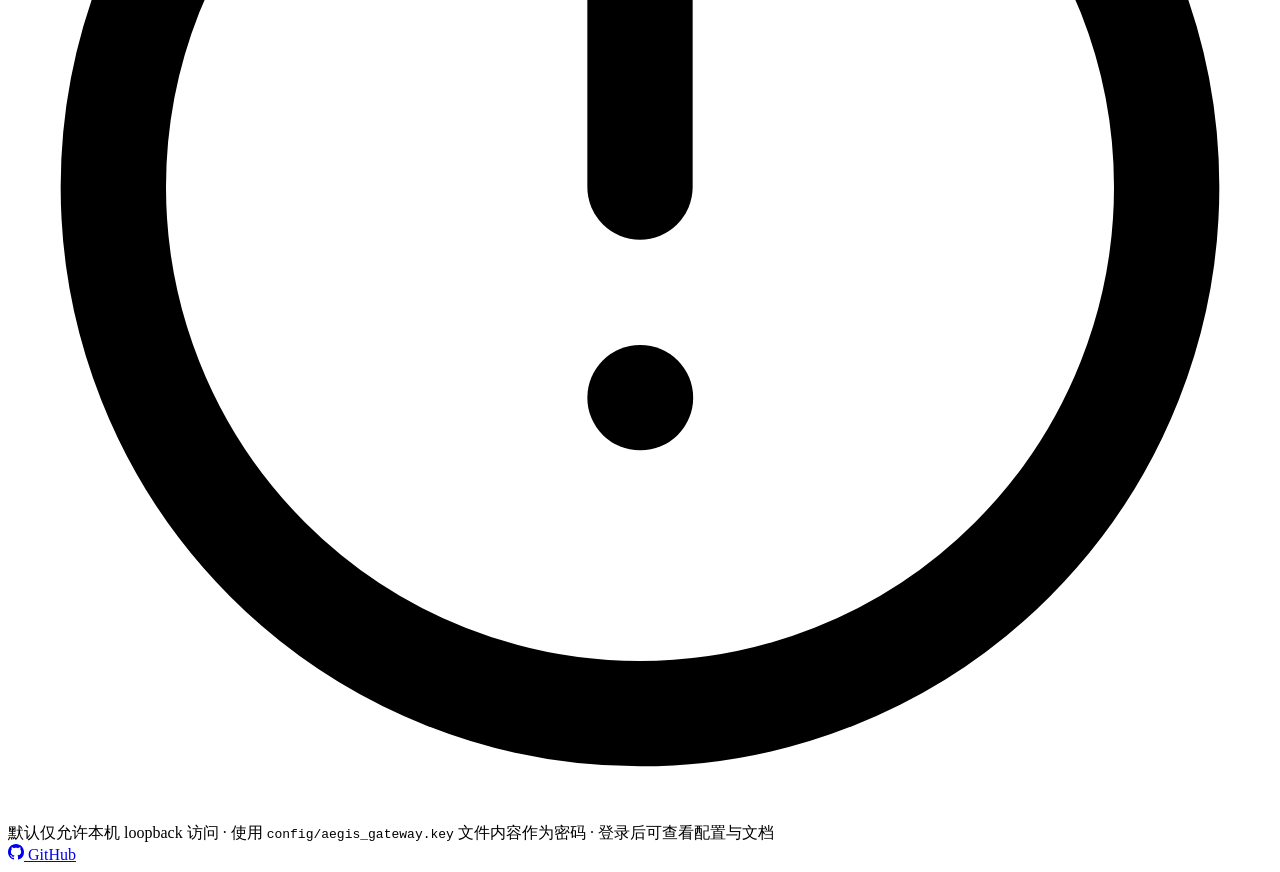
==== commit 793d04cd: "chore: doc/UI updates, relay endpoint config, and code-review fixes Docs & config: - README/quicksta" ====
--- a/www/login.html
+++ b/www/login.html
@@ -4,18 +4,11 @@
     <meta charset="utf-8">
     <meta name="viewport" content="width=device-width, initial-scale=1">
     <title>AegisGate — 管理登录</title>
+    <script src="/__ui__/assets/theme.js"></script>
     <link rel="stylesheet" href="/__ui__/assets/app.css">
-    <script>
-      (function() {
-        var savedTheme = localStorage.getItem('aegisgate_theme');
-        var prefersDark = window.matchMedia && window.matchMedia('(prefers-color-scheme: dark)').matches;
-        var isDark = savedTheme === 'dark' || (!savedTheme && prefersDark);
-        document.documentElement.setAttribute('data-theme', isDark ? 'dark' : 'light');
-      })();
-    </script>
   </head>
   <body class="login-page">
-    <button id="theme-toggle" class="btn-hdr btn-theme-float" type="button" title="切换主题">
+    <button id="theme-toggle" class="btn-hdr btn-theme-float" type="button" title="切换主题" aria-label="切换主题">
       <svg class="icon-sun" viewBox="0 0 24 24" fill="none" stroke="currentColor" stroke-width="2" stroke-linecap="round" stroke-linejoin="round" style="display:none;">
         <circle cx="12" cy="12" r="5"/><line x1="12" y1="1" x2="12" y2="3"/><line x1="12" y1="21" x2="12" y2="23"/><line x1="4.22" y1="4.22" x2="5.64" y2="5.64"/><line x1="18.36" y1="18.36" x2="19.78" y2="19.78"/><line x1="1" y1="12" x2="3" y2="12"/><line x1="21" y1="12" x2="23" y2="12"/><line x1="4.22" y1="19.78" x2="5.64" y2="18.36"/><line x1="18.36" y1="5.64" x2="19.78" y2="4.22"/>
       </svg>
@@ -56,7 +49,7 @@
             <p class="field-hint">密钥在首次启动时自动生成，查看文件 <code>config/aegis_gateway.key</code> 或启动日志获取</p>
           </div>
           <button type="submit" class="btn-login">登 录</button>
-          <div id="login-error" class="login-error"></div>
+          <div id="login-error" class="login-error" role="alert" aria-live="polite"></div>
         </form>
 
         <div class="login-notice">
@@ -65,7 +58,7 @@
             <line x1="12" y1="8" x2="12" y2="12"/>
             <line x1="12" y1="16" x2="12.01" y2="16"/>
           </svg>
-          仅允许内网访问 · 使用 <code>AEGIS_GATEWAY_KEY</code> 作为密码 · 登录后可查看配置与文档
+          默认仅允许本机 loopback 访问 · 使用 <code>config/aegis_gateway.key</code> 文件内容作为密码 · 登录后可查看配置与文档
         </div>
 
         <div class="login-github">
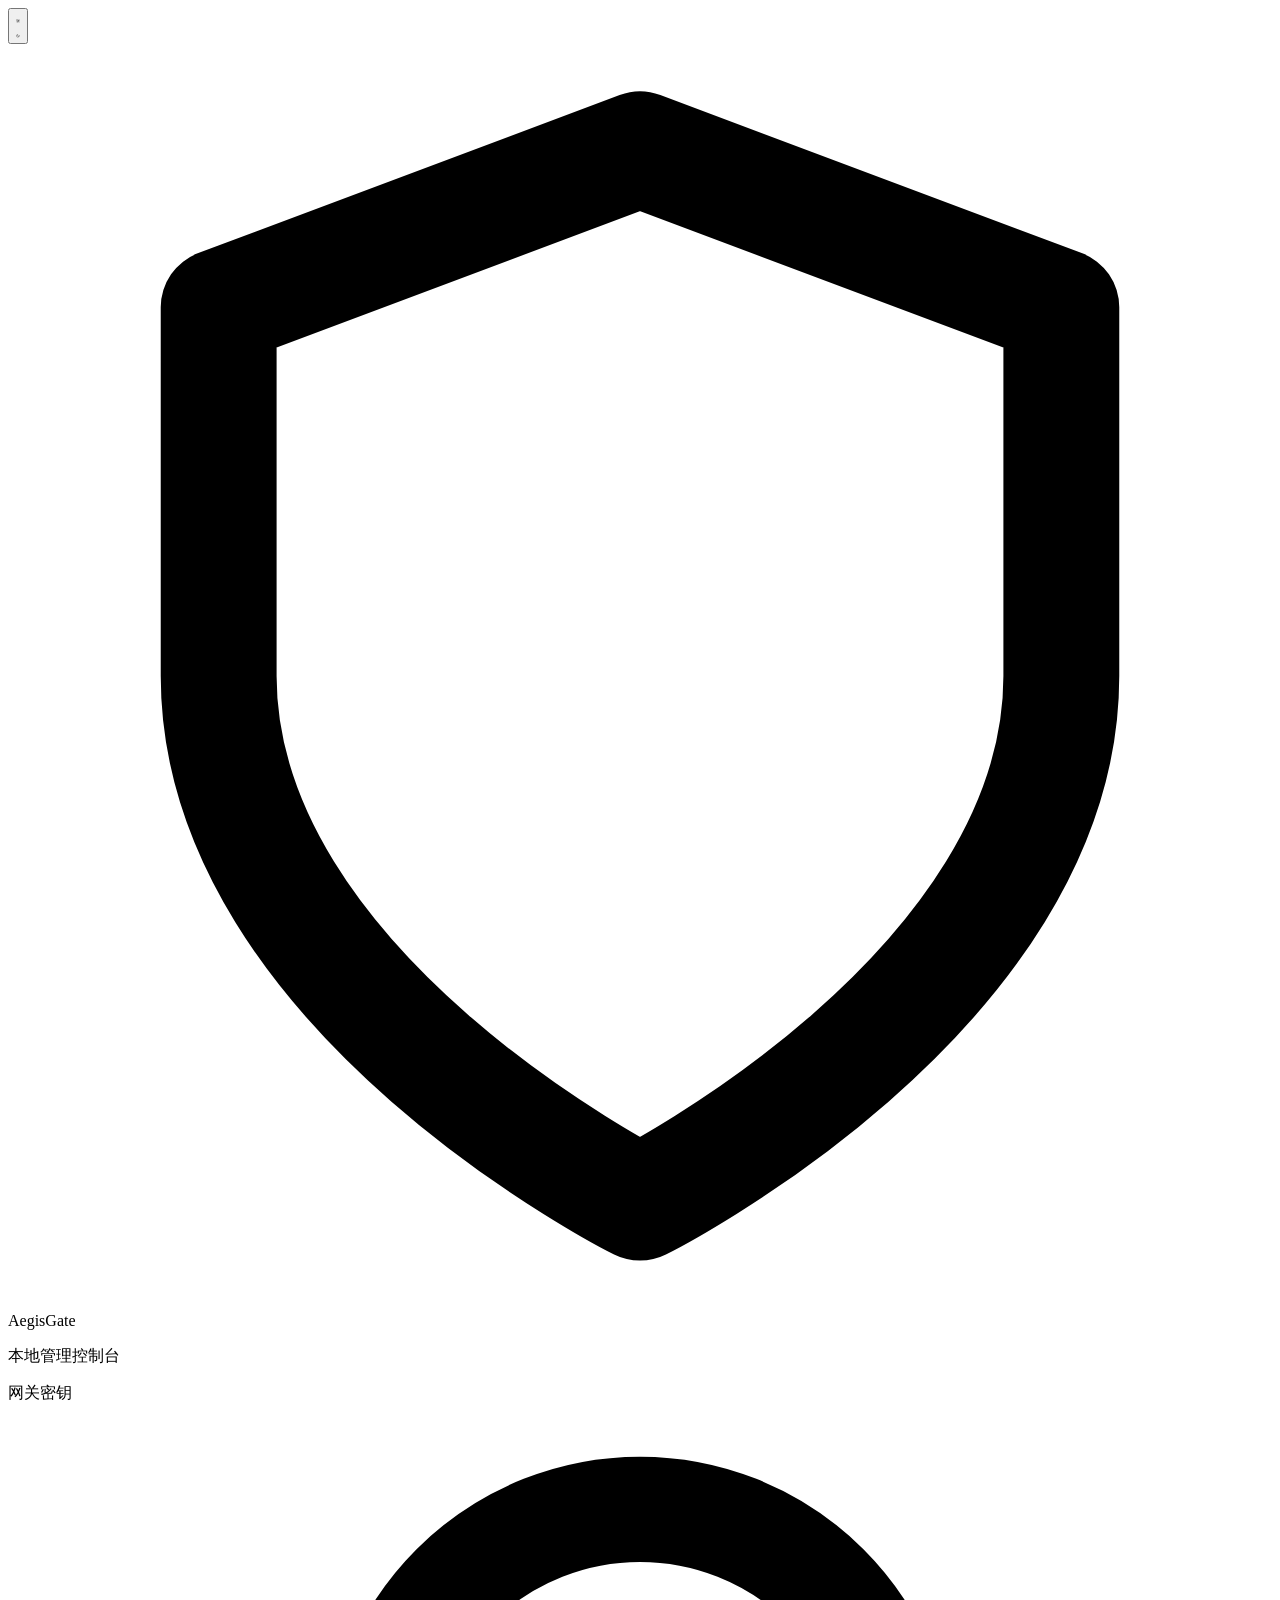
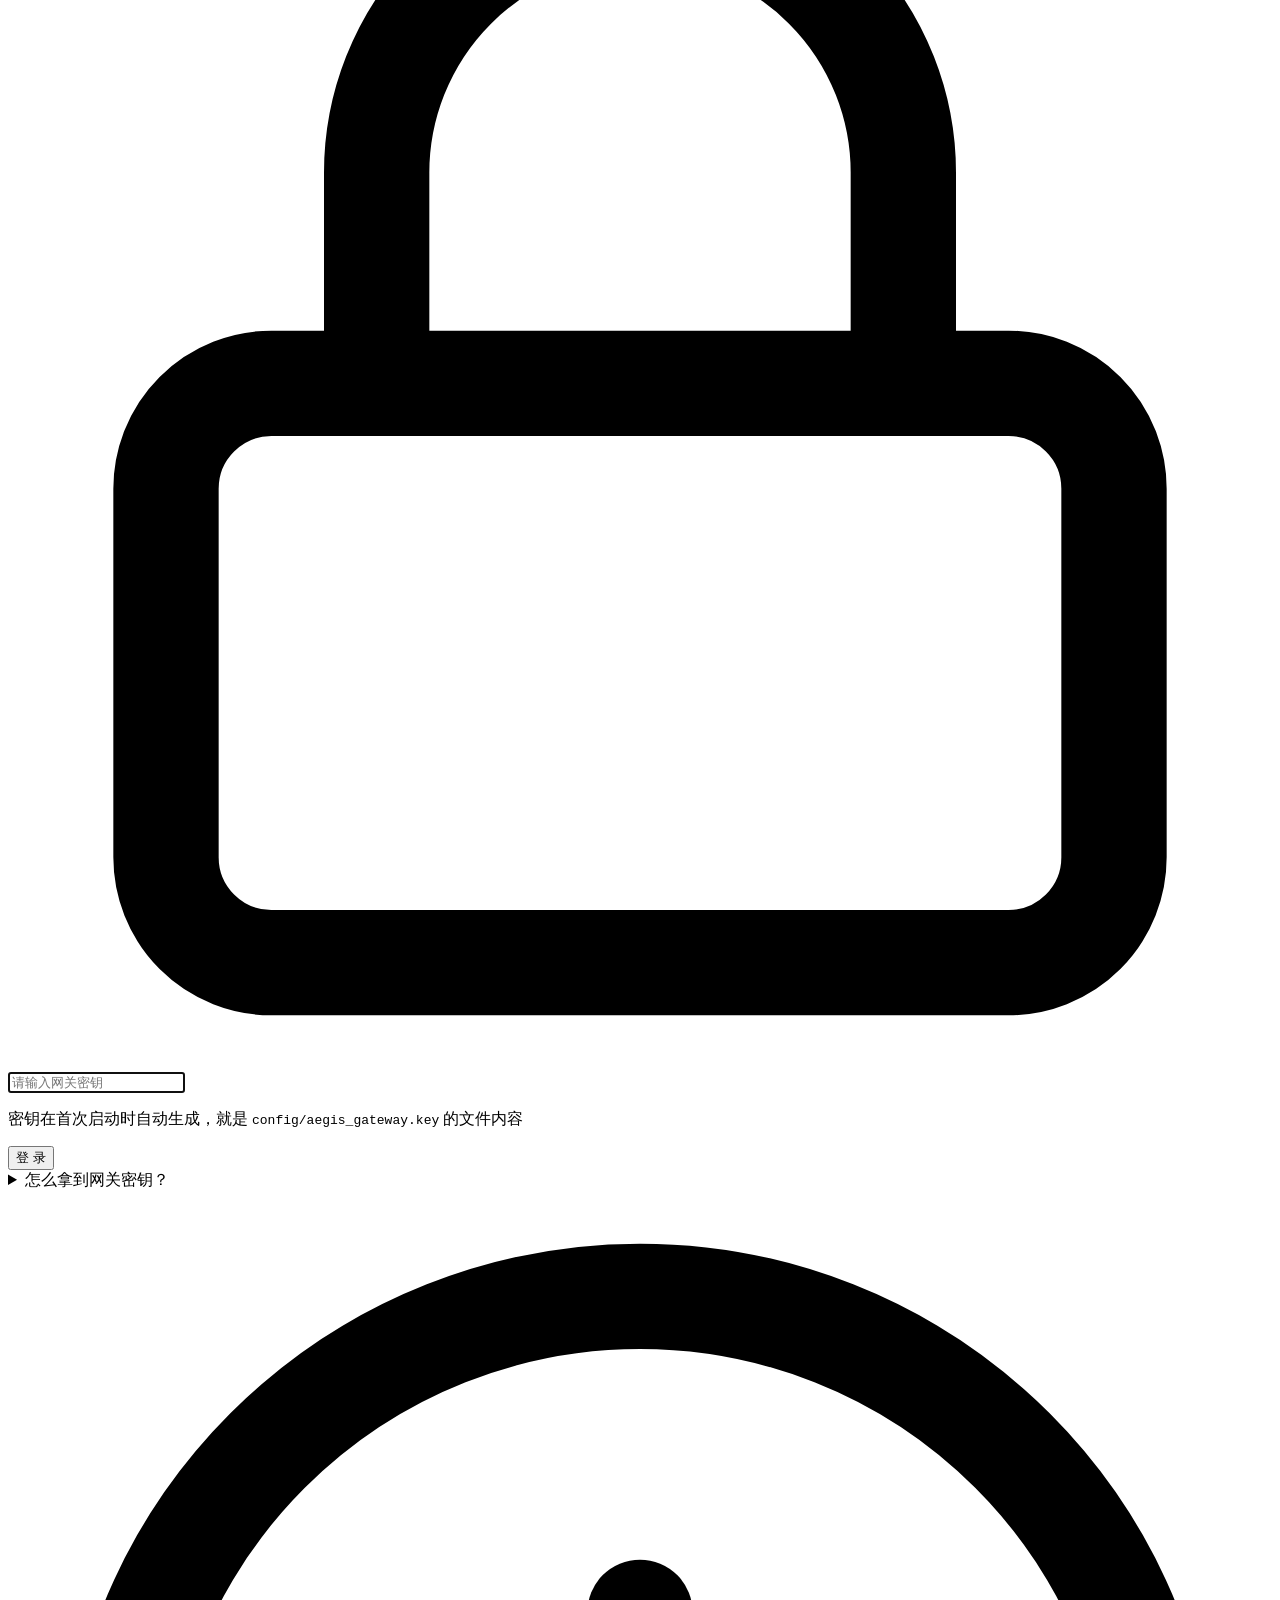
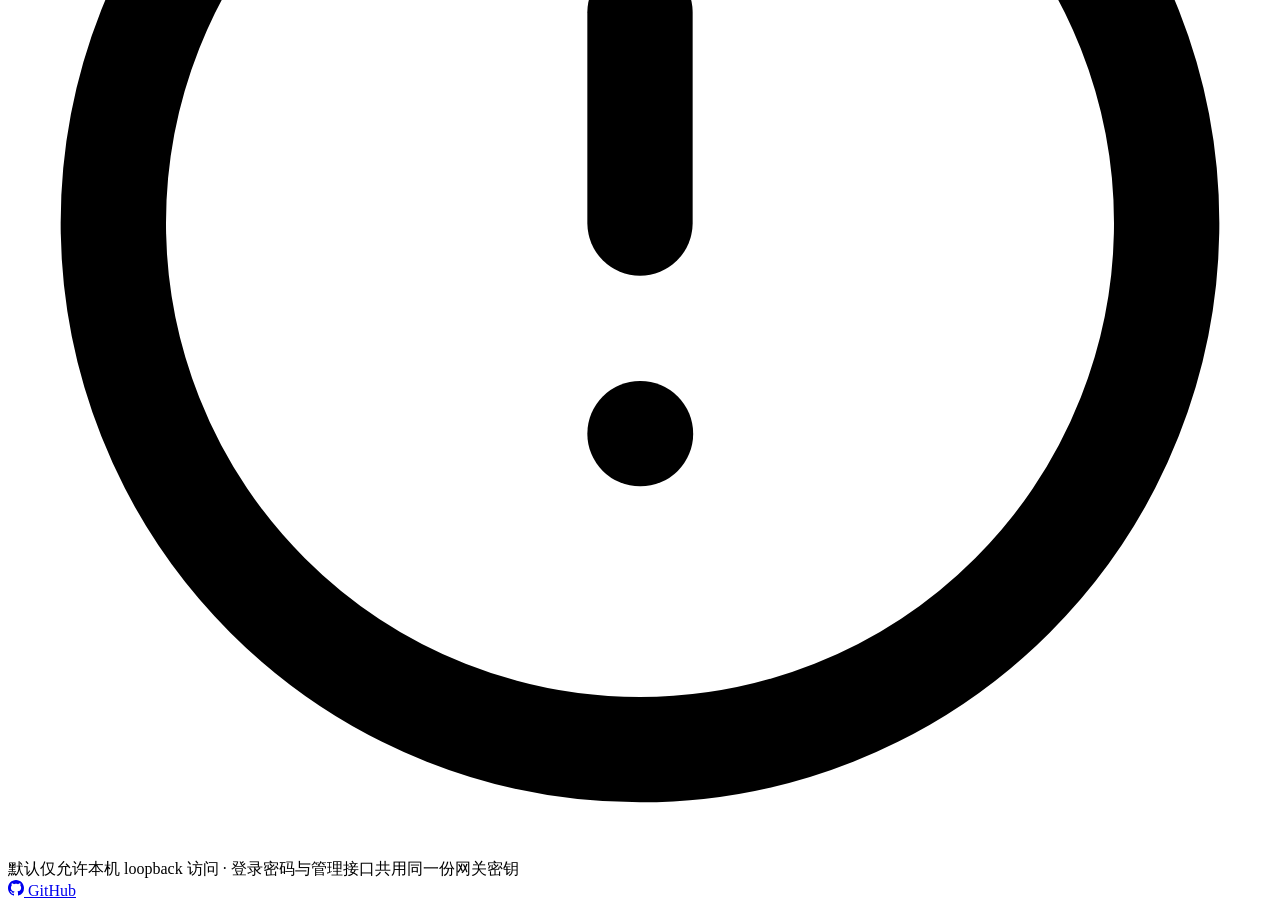
==== commit d4bde35d: "feat(ui): 控制台首次上手引导、上游校验与反馈体系 围绕「第一次用的人不看文档就能把网关配起来跑通」重做控制台的引导、 校验与反馈，并修掉三个静默失效的渲染缺陷。  新增： - 概览页「先把第" ====
--- a/www/login.html
+++ b/www/login.html
@@ -9,7 +9,7 @@
   </head>
   <body class="login-page">
     <button id="theme-toggle" class="btn-hdr btn-theme-float" type="button" title="切换主题" aria-label="切换主题">
-      <svg class="icon-sun" viewBox="0 0 24 24" fill="none" stroke="currentColor" stroke-width="2" stroke-linecap="round" stroke-linejoin="round" style="display:none;">
+      <svg class="icon-sun u-hidden" viewBox="0 0 24 24" fill="none" stroke="currentColor" stroke-width="2" stroke-linecap="round" stroke-linejoin="round">
         <circle cx="12" cy="12" r="5"/><line x1="12" y1="1" x2="12" y2="3"/><line x1="12" y1="21" x2="12" y2="23"/><line x1="4.22" y1="4.22" x2="5.64" y2="5.64"/><line x1="18.36" y1="18.36" x2="19.78" y2="19.78"/><line x1="1" y1="12" x2="3" y2="12"/><line x1="21" y1="12" x2="23" y2="12"/><line x1="4.22" y1="19.78" x2="5.64" y2="18.36"/><line x1="18.36" y1="5.64" x2="19.78" y2="4.22"/>
       </svg>
       <svg class="icon-moon" viewBox="0 0 24 24" fill="none" stroke="currentColor" stroke-width="2" stroke-linecap="round" stroke-linejoin="round">
@@ -46,11 +46,30 @@
                 autofocus
               >
             </div>
-            <p class="field-hint">密钥在首次启动时自动生成，查看文件 <code>config/aegis_gateway.key</code> 或启动日志获取</p>
+            <p class="field-hint">密钥在首次启动时自动生成，就是 <code>config/aegis_gateway.key</code> 的文件内容</p>
           </div>
           <button type="submit" class="btn-login">登 录</button>
           <div id="login-error" class="login-error" role="alert" aria-live="polite"></div>
         </form>
+
+        <!-- The hint used to be a bare relative path, which is inside the
+             container for a Docker deployment and relative to an unknown cwd
+             for a bare-metal one. These are the two commands that actually
+             print it. -->
+        <details class="login-help">
+          <summary>怎么拿到网关密钥？</summary>
+          <div class="login-help-row">
+            <span class="login-help-label">本机 / 裸机部署</span>
+            <code>cat config/aegis_gateway.key</code>
+            <button type="button" class="btn-sm-ghost" data-copy="cat config/aegis_gateway.key">复制</button>
+          </div>
+          <div class="login-help-row">
+            <span class="login-help-label">Docker 部署</span>
+            <code>docker compose exec aegisgate cat config/aegis_gateway.key</code>
+            <button type="button" class="btn-sm-ghost" data-copy="docker compose exec aegisgate cat config/aegis_gateway.key">复制</button>
+          </div>
+          <p class="login-help-note">复制时注意不要带上结尾的换行或多余空格。</p>
+        </details>
 
         <div class="login-notice">
           <svg viewBox="0 0 24 24" fill="none" stroke="currentColor" stroke-width="2" stroke-linecap="round" stroke-linejoin="round">
@@ -58,7 +77,7 @@
             <line x1="12" y1="8" x2="12" y2="12"/>
             <line x1="12" y1="16" x2="12.01" y2="16"/>
           </svg>
-          默认仅允许本机 loopback 访问 · 使用 <code>config/aegis_gateway.key</code> 文件内容作为密码 · 登录后可查看配置与文档
+          默认仅允许本机 loopback 访问 · 登录密码与管理接口共用同一份网关密钥
         </div>
 
         <div class="login-github">
